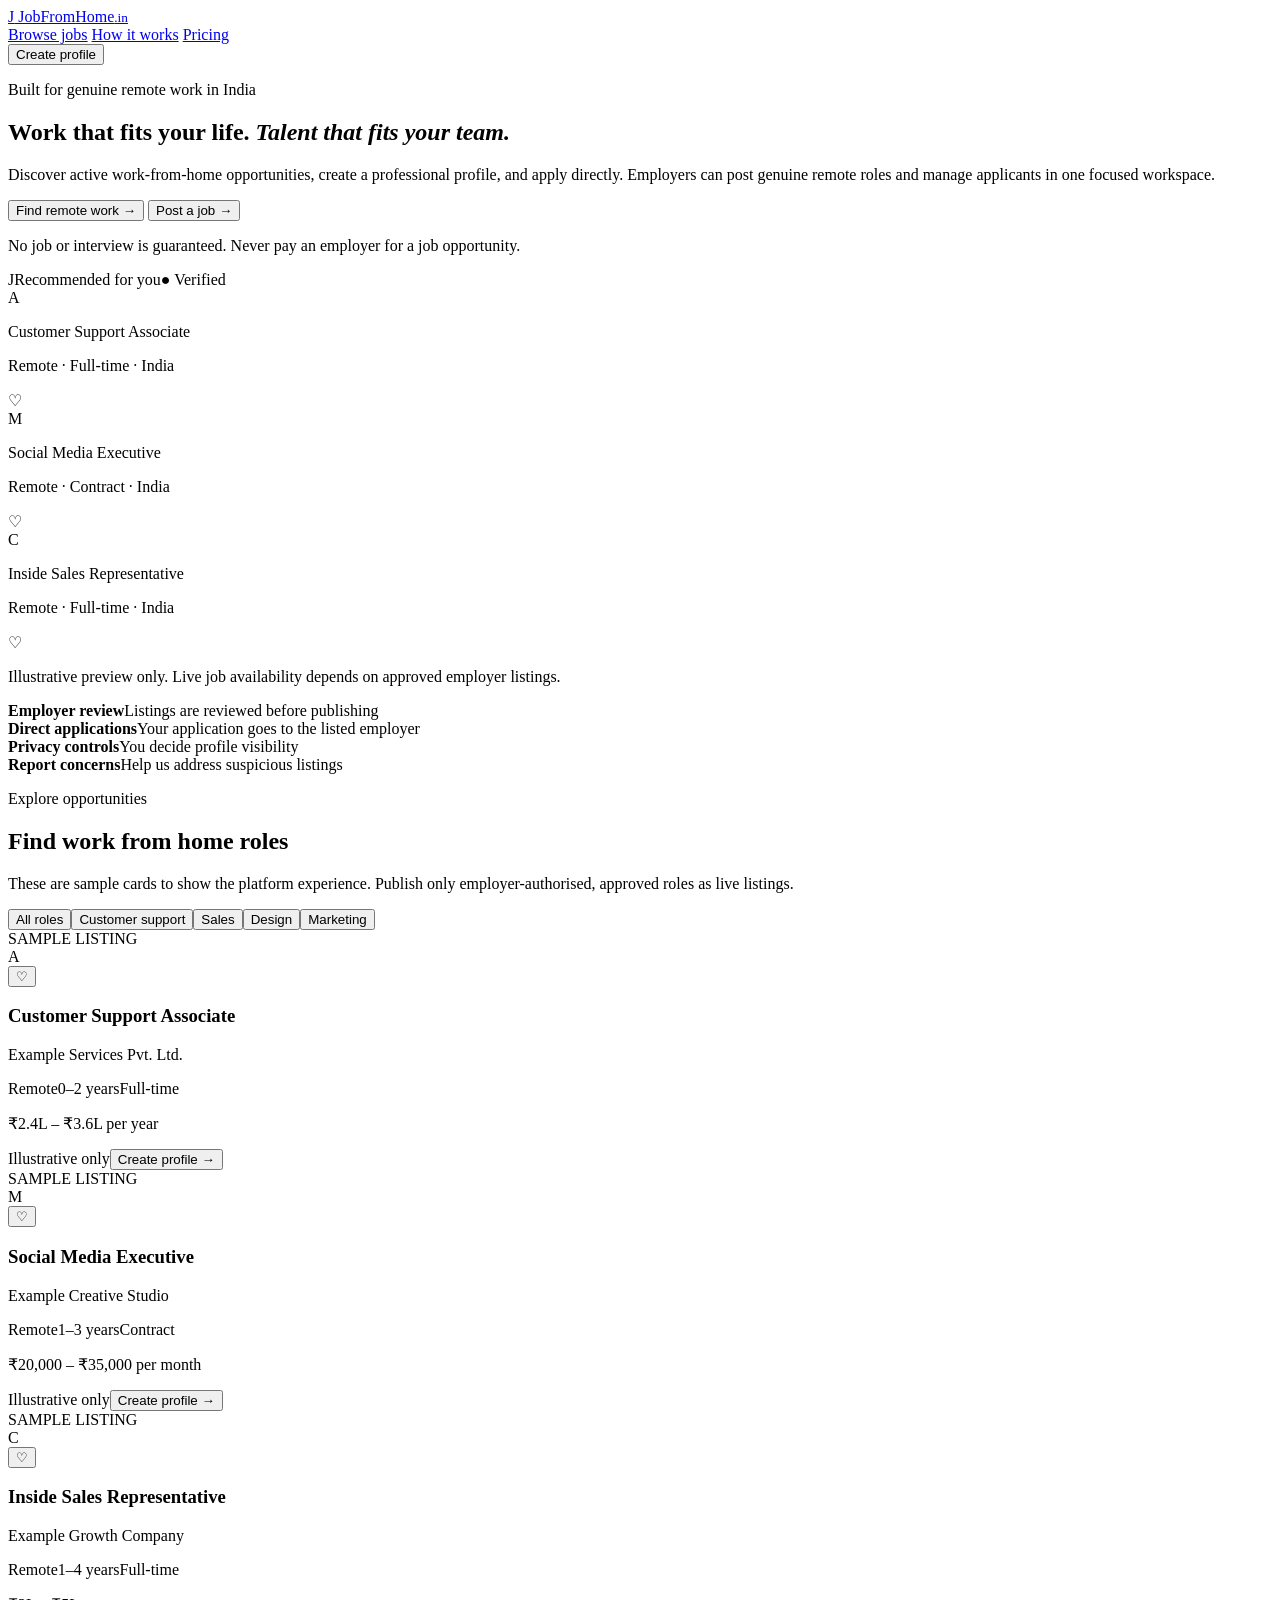
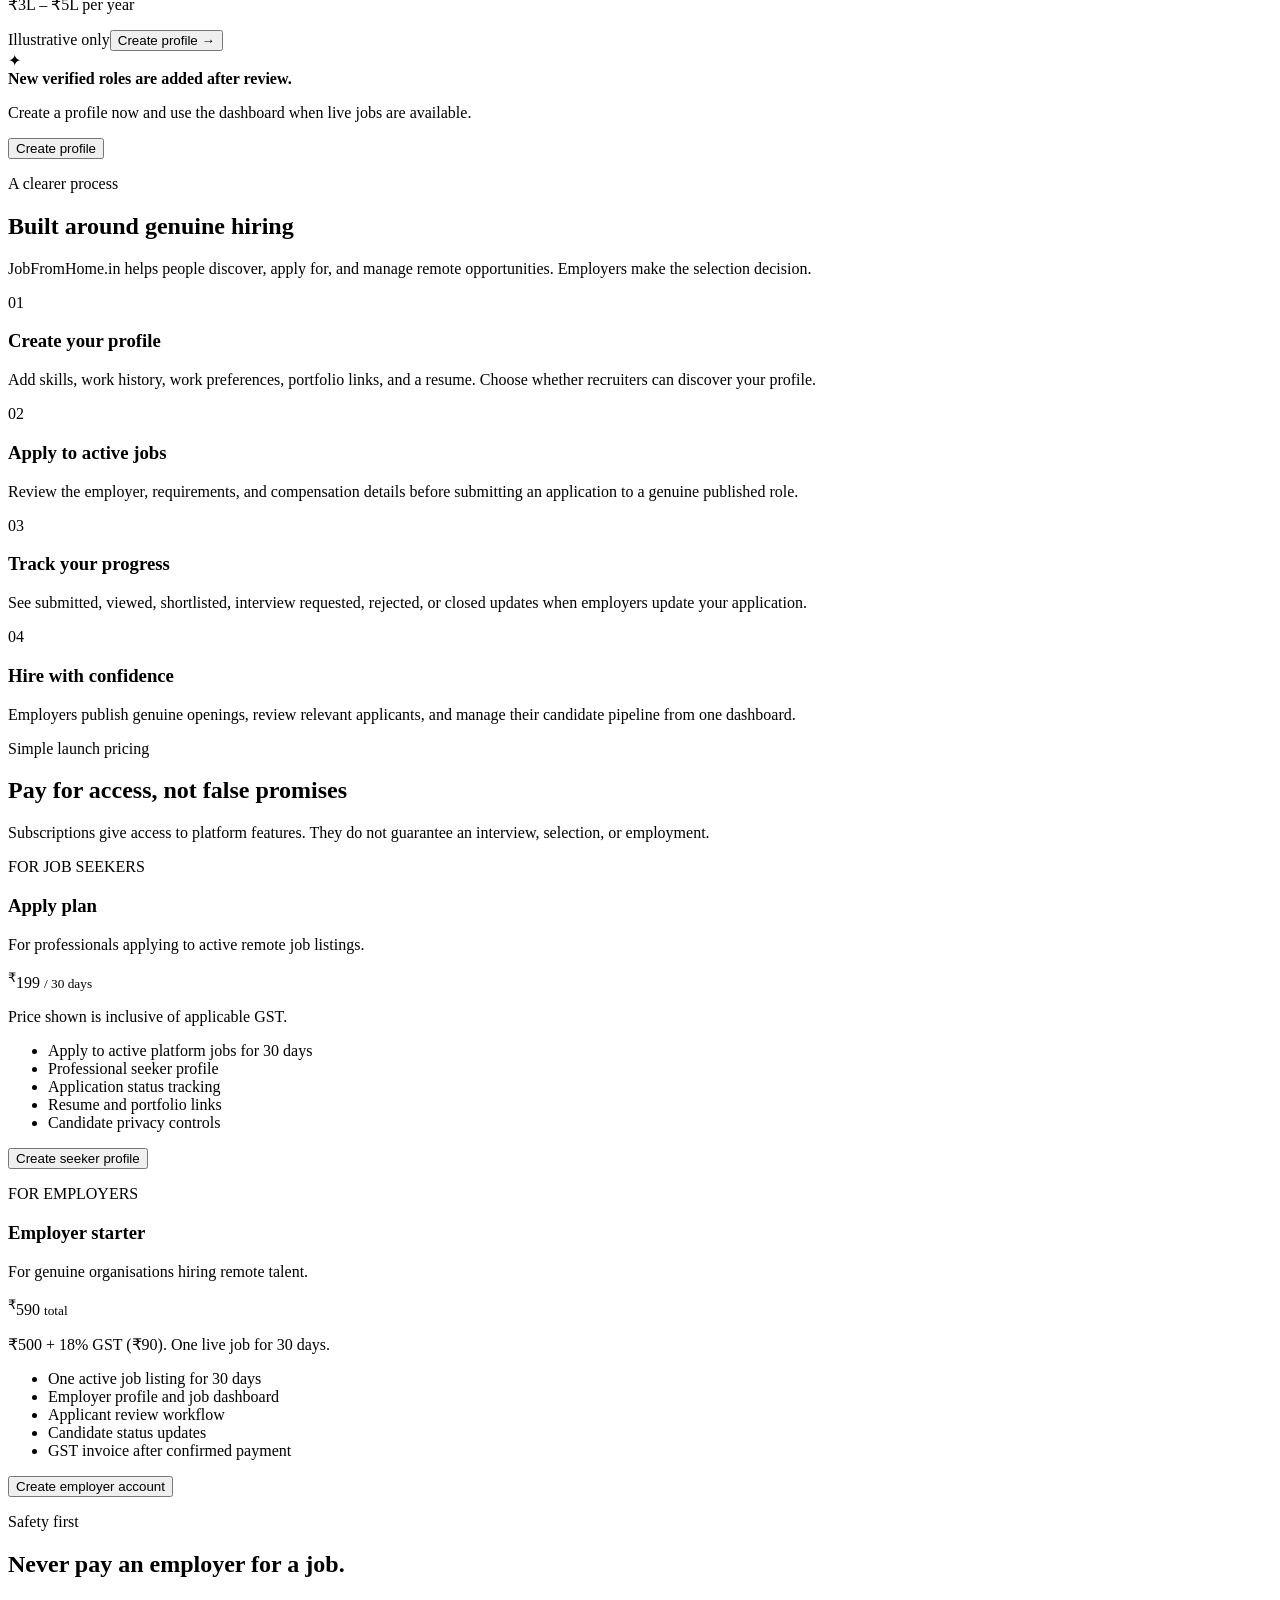
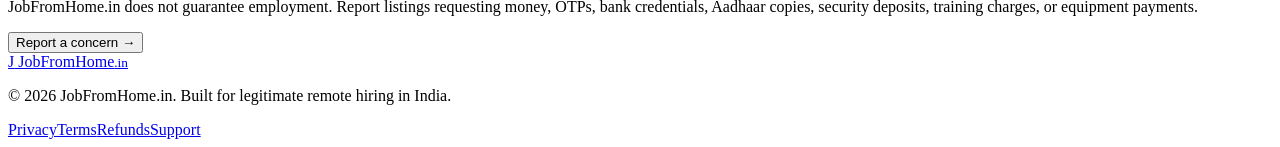
==== index.html @ b6fe6032 "Update index.html" ====
<!doctype html>
<html lang="en">
<head>
  <meta charset="utf-8" />
  <meta name="viewport" content="width=device-width, initial-scale=1" />
  <meta name="description" content="Find legitimate work-from-home opportunities and hire remote talent on JobFromHome.in." />
  <title>JobFromHome.in — Remote work, verified employers</title>
  <link rel="preconnect" href="https://fonts.googleapis.com" />
  <link rel="preconnect" href="https://fonts.gstatic.com" crossorigin />
  <link href="https://fonts.googleapis.com/css2?family=DM+Sans:wght@400;500;600;700&family=Plus+Jakarta+Sans:wght@600;700;800&display=swap" rel="stylesheet" />
  <link rel="stylesheet" href="styles.css" />
</head>
<body>
  <header class="site-header">
    <a class="brand" href="#top" aria-label="JobFromHome.in home"><span class="brand-mark">J</span> JobFrom<span>Home</span><small>.in</small></a>
    <nav class="nav" aria-label="Main navigation">
      <a href="#jobs">Browse jobs</a>
      <a href="#how-it-works">How it works</a>
      <a href="#pricing">Pricing</a>
    </nav>
    <button class="button button-dark header-cta" type="button" data-open="seeker">Create profile</button>
  </header>

  <main id="top">
    <section class="hero">
      <div class="hero-copy">
        <p class="eyebrow"><span class="pulse"></span> Built for genuine remote work in India</p>
        <h1>Work that fits your life. <em>Talent that fits your team.</em></h1>
        <p class="hero-text">Discover active work-from-home opportunities, create a professional profile, and apply directly. Employers can post genuine remote roles and manage applicants in one focused workspace.</p>
        <div class="hero-actions">
          <button class="button button-primary" type="button" data-open="seeker">Find remote work <span>→</span></button>
          <button class="button button-secondary" type="button" data-open="employer">Post a job <span>→</span></button>
        </div>
        <p class="hero-note">No job or interview is guaranteed. Never pay an employer for a job opportunity.</p>
      </div>
      <aside class="hero-card" aria-label="Job discovery preview">
        <div class="card-top"><span class="mini-logo">J</span><span>Recommended for you</span><span class="verified">● Verified</span></div>
        <article class="job-preview">
          <div class="company-icon purple">A</div>
          <div><p class="job-title">Customer Support Associate</p><p class="job-meta">Remote · Full-time · India</p></div>
          <span class="job-save">♡</span>
        </article>
        <article class="job-preview">
          <div class="company-icon orange">M</div>
          <div><p class="job-title">Social Media Executive</p><p class="job-meta">Remote · Contract · India</p></div>
          <span class="job-save">♡</span>
        </article>
        <article class="job-preview">
          <div class="company-icon green">C</div>
          <div><p class="job-title">Inside Sales Representative</p><p class="job-meta">Remote · Full-time · India</p></div>
          <span class="job-save">♡</span>
        </article>
        <p class="preview-disclaimer">Illustrative preview only. Live job availability depends on approved employer listings.</p>
      </aside>
    </section>

    <section class="trust-strip" aria-label="Platform commitments">
      <div><strong>Employer review</strong><span>Listings are reviewed before publishing</span></div>
      <div><strong>Direct applications</strong><span>Your application goes to the listed employer</span></div>
      <div><strong>Privacy controls</strong><span>You decide profile visibility</span></div>
      <div><strong>Report concerns</strong><span>Help us address suspicious listings</span></div>
    </section>

    <section id="jobs" class="section jobs-section">
      <div class="section-heading">
        <div><p class="eyebrow">Explore opportunities</p><h2>Find work from home roles</h2></div>
        <p>These are sample cards to show the platform experience. Publish only employer-authorised, approved roles as live listings.</p>
      </div>
      <div class="filter-row" aria-label="Sample filters">
        <button class="filter active" type="button">All roles</button><button class="filter" type="button">Customer support</button><button class="filter" type="button">Sales</button><button class="filter" type="button">Design</button><button class="filter" type="button">Marketing</button>
      </div>
      <div class="job-grid">
        <article class="job-card demo-card">
          <div class="sample-label">SAMPLE LISTING</div>
          <div class="job-card-head"><div class="company-icon purple">A</div><button class="icon-button" aria-label="Save sample job">♡</button></div>
          <h3>Customer Support Associate</h3><p class="company-name">Example Services Pvt. Ltd.</p><div class="tags"><span>Remote</span><span>0–2 years</span><span>Full-time</span></div><p class="salary">₹2.4L – ₹3.6L per year</p>
          <div class="job-card-foot"><span>Illustrative only</span><button class="text-button" type="button" data-open="seeker">Create profile →</button></div>
        </article>
        <article class="job-card demo-card">
          <div class="sample-label">SAMPLE LISTING</div>
          <div class="job-card-head"><div class="company-icon orange">M</div><button class="icon-button" aria-label="Save sample job">♡</button></div>
          <h3>Social Media Executive</h3><p class="company-name">Example Creative Studio</p><div class="tags"><span>Remote</span><span>1–3 years</span><span>Contract</span></div><p class="salary">₹20,000 – ₹35,000 per month</p>
          <div class="job-card-foot"><span>Illustrative only</span><button class="text-button" type="button" data-open="seeker">Create profile →</button></div>
        </article>
        <article class="job-card demo-card">
          <div class="sample-label">SAMPLE LISTING</div>
          <div class="job-card-head"><div class="company-icon green">C</div><button class="icon-button" aria-label="Save sample job">♡</button></div>
          <h3>Inside Sales Representative</h3><p class="company-name">Example Growth Company</p><div class="tags"><span>Remote</span><span>1–4 years</span><span>Full-time</span></div><p class="salary">₹3L – ₹5L per year</p>
          <div class="job-card-foot"><span>Illustrative only</span><button class="text-button" type="button" data-open="seeker">Create profile →</button></div>
        </article>
      </div>
      <div class="empty-state"><span>✦</span><div><strong>New verified roles are added after review.</strong><p>Create a profile now and use the dashboard when live jobs are available.</p></div><button class="button button-dark" type="button" data-open="seeker">Create profile</button></div>
    </section>

    <section id="how-it-works" class="section how-section">
      <div class="section-heading centered"><p class="eyebrow">A clearer process</p><h2>Built around genuine hiring</h2><p>JobFromHome.in helps people discover, apply for, and manage remote opportunities. Employers make the selection decision.</p></div>
      <div class="steps">
        <article><span>01</span><h3>Create your profile</h3><p>Add skills, work history, work preferences, portfolio links, and a resume. Choose whether recruiters can discover your profile.</p></article>
        <article><span>02</span><h3>Apply to active jobs</h3><p>Review the employer, requirements, and compensation details before submitting an application to a genuine published role.</p></article>
        <article><span>03</span><h3>Track your progress</h3><p>See submitted, viewed, shortlisted, interview requested, rejected, or closed updates when employers update your application.</p></article>
        <article><span>04</span><h3>Hire with confidence</h3><p>Employers publish genuine openings, review relevant applicants, and manage their candidate pipeline from one dashboard.</p></article>
      </div>
    </section>

    <section id="pricing" class="section pricing-section">
      <div class="section-heading centered"><p class="eyebrow">Simple launch pricing</p><h2>Pay for access, not false promises</h2><p>Subscriptions give access to platform features. They do not guarantee an interview, selection, or employment.</p></div>
      <div class="pricing-grid">
        <article class="price-card">
          <p class="plan-label">FOR JOB SEEKERS</p><h3>Apply plan</h3><p class="plan-intro">For professionals applying to active remote job listings.</p><p class="price"><sup>₹</sup>199 <small>/ 30 days</small></p><p class="tax-note">Price shown is inclusive of applicable GST.</p>
          <ul><li>Apply to active platform jobs for 30 days</li><li>Professional seeker profile</li><li>Application status tracking</li><li>Resume and portfolio links</li><li>Candidate privacy controls</li></ul>
          <button class="button button-dark full" type="button" data-open="seeker">Create seeker profile</button>
        </article>
        <article class="price-card featured">
          <p class="popular">FOR EMPLOYERS</p><h3>Employer starter</h3><p class="plan-intro">For genuine organisations hiring remote talent.</p><p class="price"><sup>₹</sup>590 <small>total</small></p><p class="tax-note">₹500 + 18% GST (₹90). One live job for 30 days.</p>
          <ul><li>One active job listing for 30 days</li><li>Employer profile and job dashboard</li><li>Applicant review workflow</li><li>Candidate status updates</li><li>GST invoice after confirmed payment</li></ul>
          <button class="button button-primary full" type="button" data-open="employer">Create employer account</button>
        </article>
      </div>
    </section>

    <section class="safety-section">
      <div><p class="eyebrow">Safety first</p><h2>Never pay an employer for a job.</h2></div>
      <div><p>JobFromHome.in does not guarantee employment. Report listings requesting money, OTPs, bank credentials, Aadhaar copies, security deposits, training charges, or equipment payments.</p><button type="button" class="text-button" data-open="report">Report a concern →</button></div>
    </section>
  </main>

  <footer>
    <a class="brand" href="#top"><span class="brand-mark">J</span> JobFrom<span>Home</span><small>.in</small></a>
    <p>© 2026 JobFromHome.in. Built for legitimate remote hiring in India.</p>
    <div><a href="privacy.html">Privacy</a><a href="terms.html">Terms</a><a href="refunds.html">Refunds</a><a href="mailto:support@jobfromhome.in">Support</a></div>
  </footer>

  <dialog id="modal" class="modal">
    <form id="platformForm" method="dialog" novalidate>
      <button class="modal-close" type="button" aria-label="Close" data-close>×</button>
      <div id="formContent"></div>
    </form>
  </dialog>
  <div id="toast" class="toast" role="status" aria-live="polite"></div>
  <script src="app.js"></script>
</body>
</html>
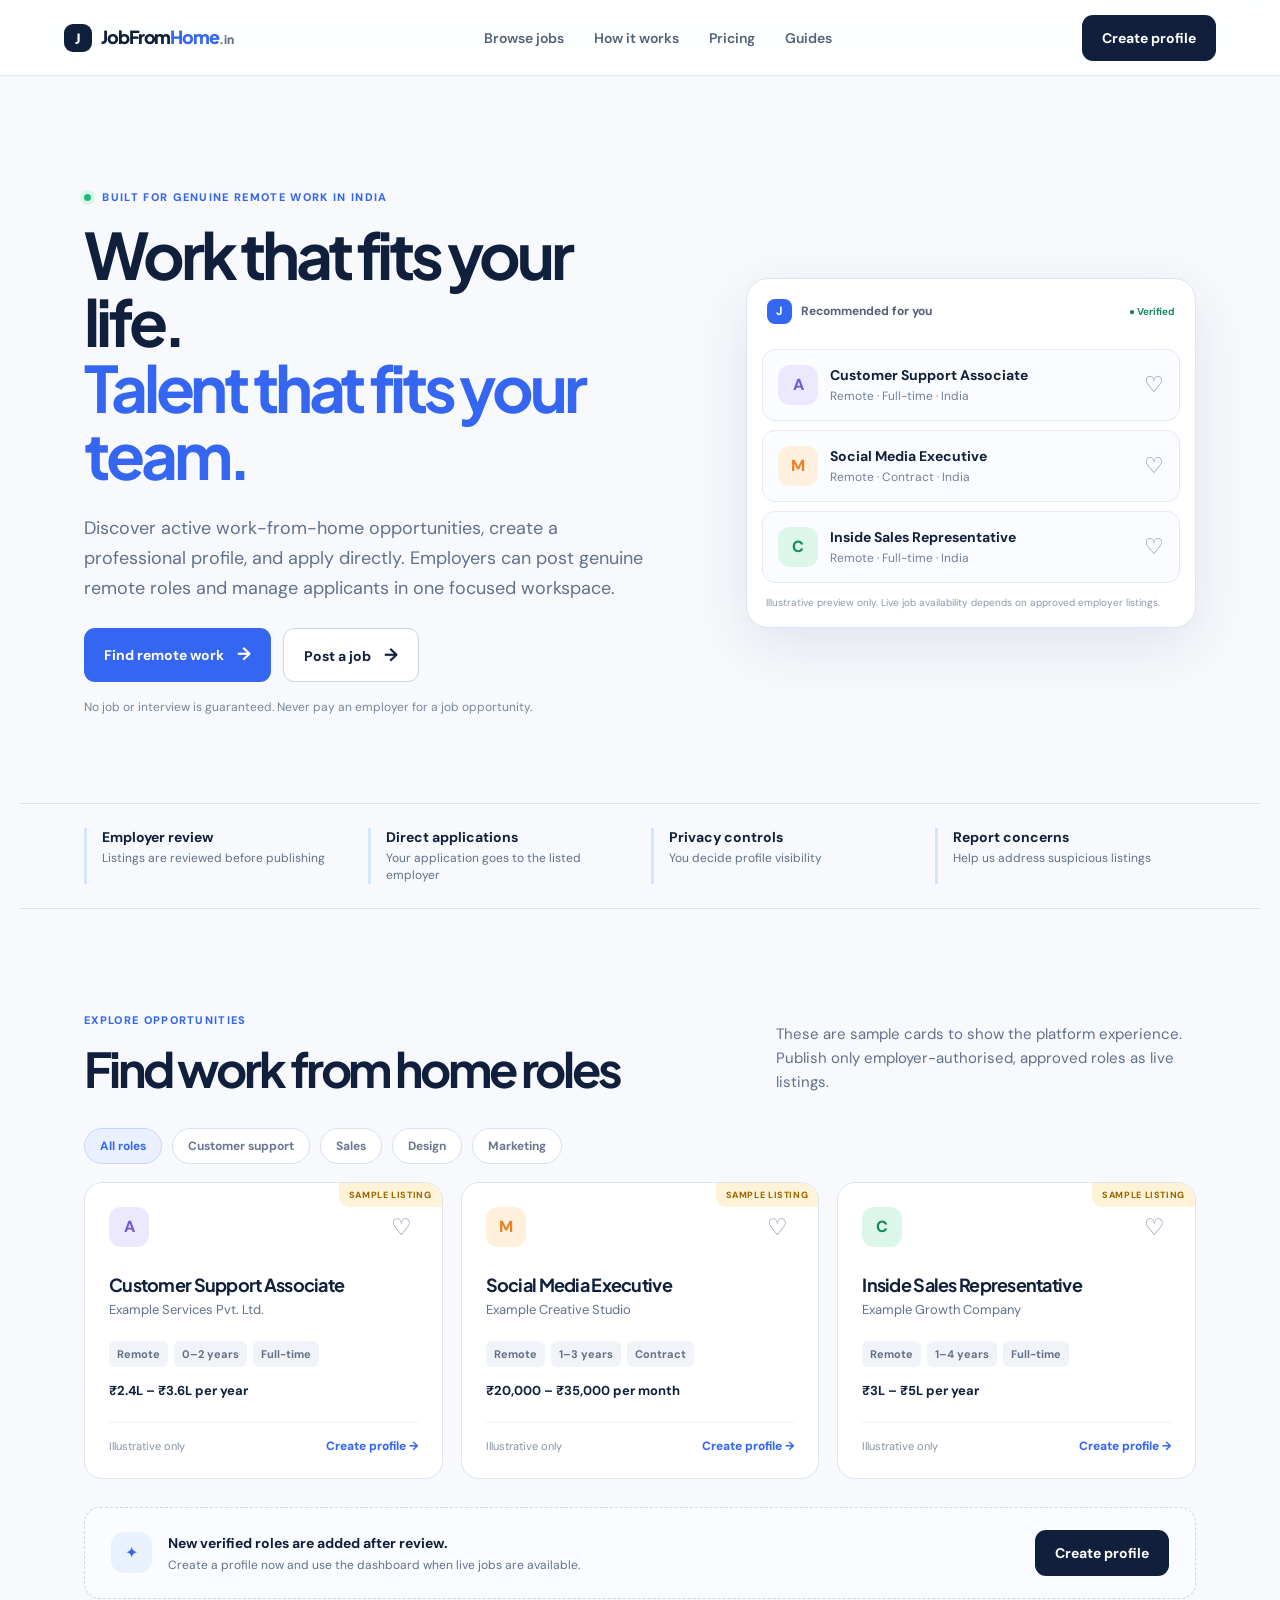
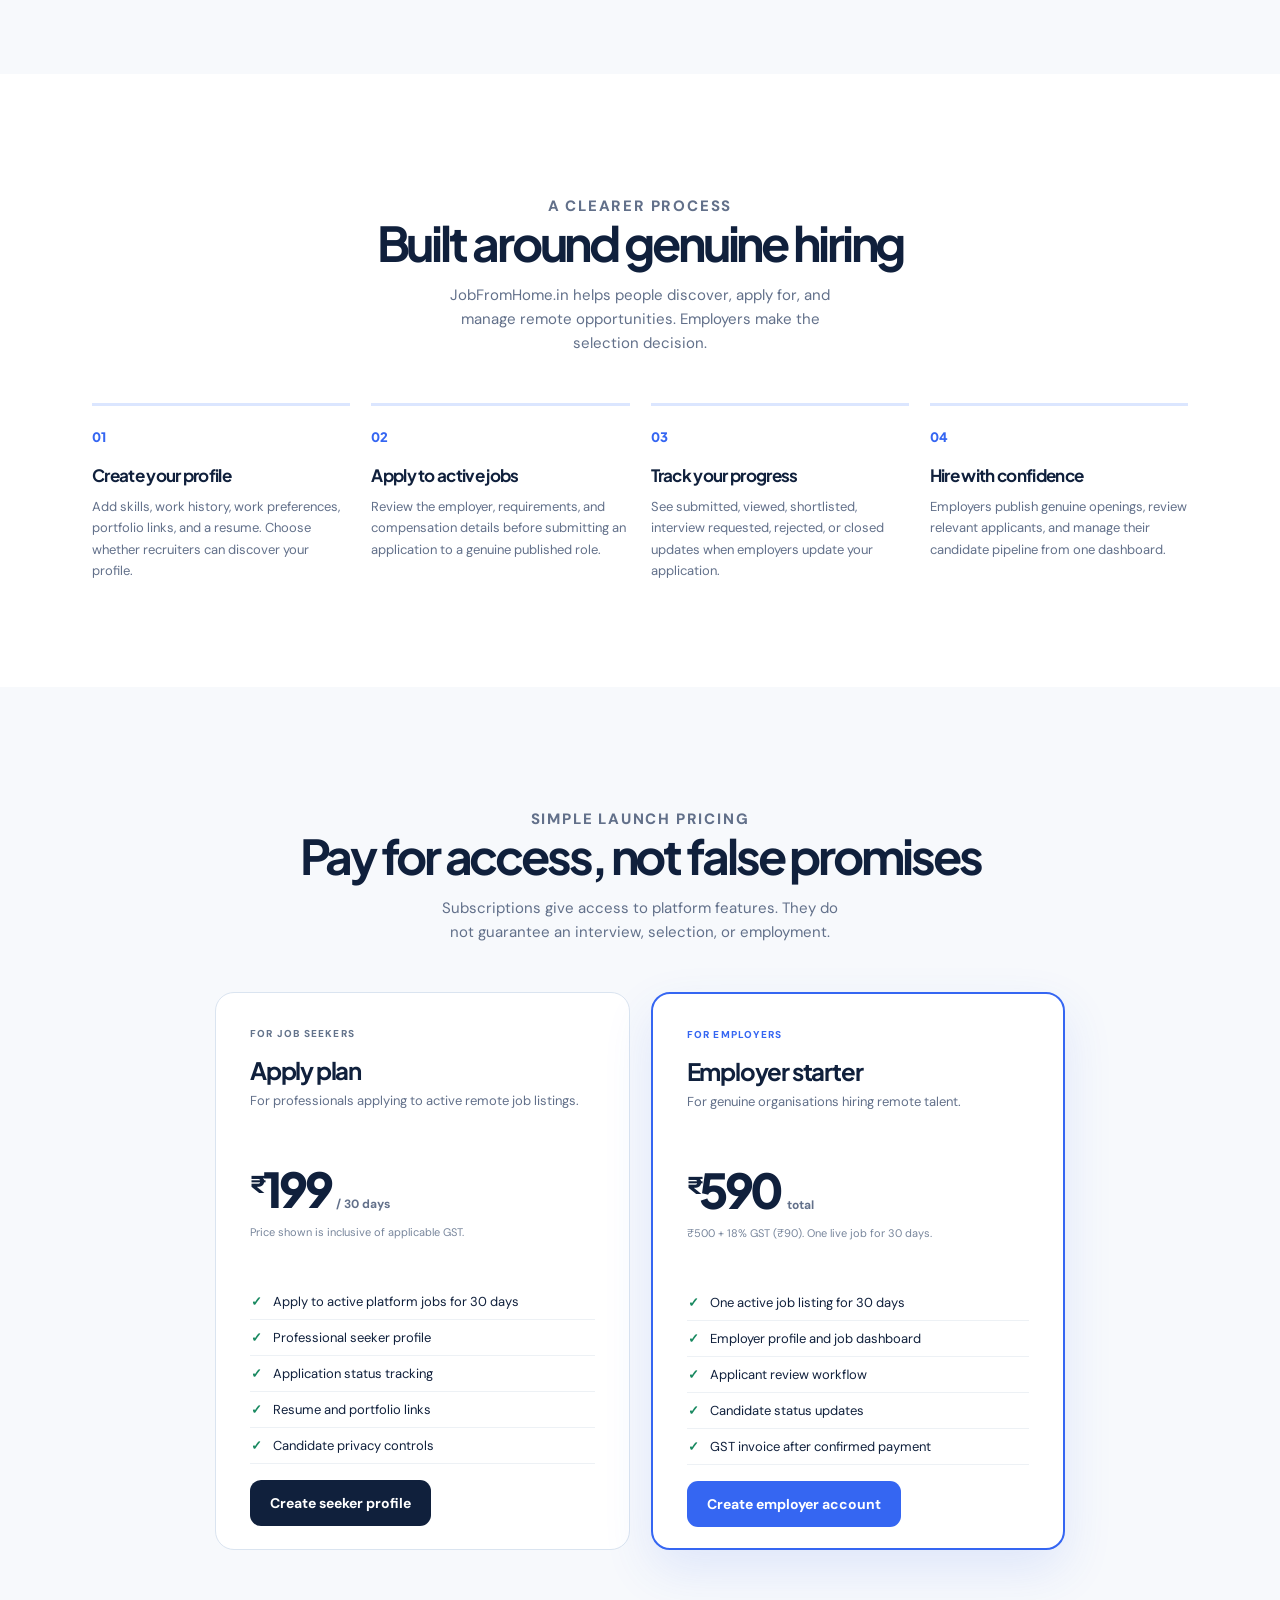
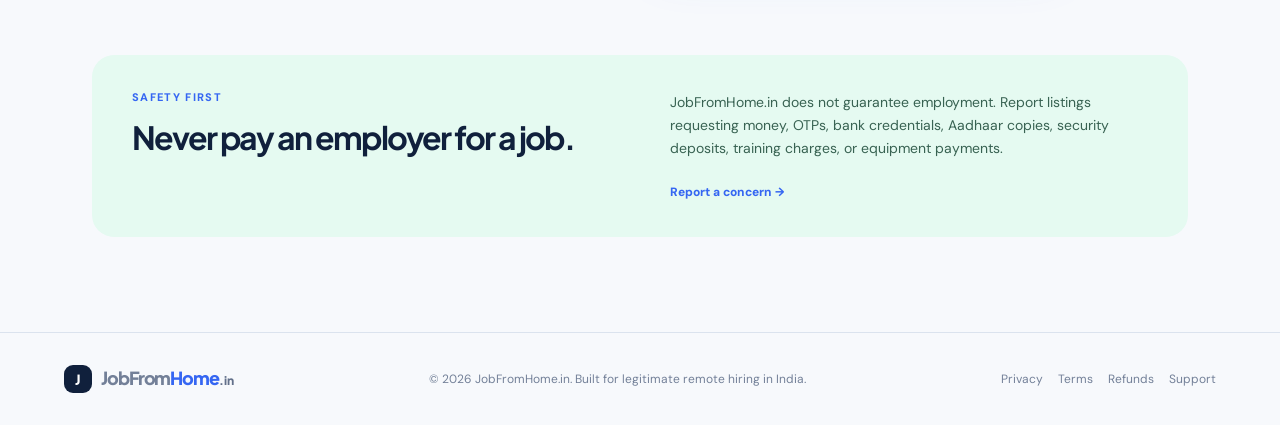
==== commit 81de72df: "Update index.html" ====
--- a/index.html
+++ b/index.html
@@ -12,13 +12,14 @@
 </head>
 <body>
   <header class="site-header">
-    <a class="brand" href="#top" aria-label="JobFromHome.in home"><span class="brand-mark">J</span> JobFrom<span>Home</span><small>.in</small></a>
+    <a class="brand" href="index.html" aria-label="JobFromHome.in home"><span class="brand-mark">J</span> JobFrom<span>Home</span><small>.in</small></a>
     <nav class="nav" aria-label="Main navigation">
       <a href="#jobs">Browse jobs</a>
       <a href="#how-it-works">How it works</a>
       <a href="#pricing">Pricing</a>
+      <a href="blogs.html">Guides</a>
     </nav>
-    <button class="button button-dark header-cta" type="button" data-open="seeker">Create profile</button>
+    <a class="button button-dark header-cta" href="app.html">Create profile</a>
   </header>
 
   <main id="top">
@@ -28,28 +29,16 @@
         <h1>Work that fits your life. <em>Talent that fits your team.</em></h1>
         <p class="hero-text">Discover active work-from-home opportunities, create a professional profile, and apply directly. Employers can post genuine remote roles and manage applicants in one focused workspace.</p>
         <div class="hero-actions">
-          <button class="button button-primary" type="button" data-open="seeker">Find remote work <span>→</span></button>
-          <button class="button button-secondary" type="button" data-open="employer">Post a job <span>→</span></button>
+          <a class="button button-primary" href="app.html">Find remote work <span>→</span></a>
+          <a class="button button-secondary" href="mailto:support@jobfromhome.in?subject=Employer%20account%20request">Post a job <span>→</span></a>
         </div>
         <p class="hero-note">No job or interview is guaranteed. Never pay an employer for a job opportunity.</p>
       </div>
       <aside class="hero-card" aria-label="Job discovery preview">
         <div class="card-top"><span class="mini-logo">J</span><span>Recommended for you</span><span class="verified">● Verified</span></div>
-        <article class="job-preview">
-          <div class="company-icon purple">A</div>
-          <div><p class="job-title">Customer Support Associate</p><p class="job-meta">Remote · Full-time · India</p></div>
-          <span class="job-save">♡</span>
-        </article>
-        <article class="job-preview">
-          <div class="company-icon orange">M</div>
-          <div><p class="job-title">Social Media Executive</p><p class="job-meta">Remote · Contract · India</p></div>
-          <span class="job-save">♡</span>
-        </article>
-        <article class="job-preview">
-          <div class="company-icon green">C</div>
-          <div><p class="job-title">Inside Sales Representative</p><p class="job-meta">Remote · Full-time · India</p></div>
-          <span class="job-save">♡</span>
-        </article>
+        <article class="job-preview"><div class="company-icon purple">A</div><div><p class="job-title">Customer Support Associate</p><p class="job-meta">Remote · Full-time · India</p></div><span class="job-save">♡</span></article>
+        <article class="job-preview"><div class="company-icon orange">M</div><div><p class="job-title">Social Media Executive</p><p class="job-meta">Remote · Contract · India</p></div><span class="job-save">♡</span></article>
+        <article class="job-preview"><div class="company-icon green">C</div><div><p class="job-title">Inside Sales Representative</p><p class="job-meta">Remote · Full-time · India</p></div><span class="job-save">♡</span></article>
         <p class="preview-disclaimer">Illustrative preview only. Live job availability depends on approved employer listings.</p>
       </aside>
     </section>
@@ -62,81 +51,29 @@
     </section>
 
     <section id="jobs" class="section jobs-section">
-      <div class="section-heading">
-        <div><p class="eyebrow">Explore opportunities</p><h2>Find work from home roles</h2></div>
-        <p>These are sample cards to show the platform experience. Publish only employer-authorised, approved roles as live listings.</p>
+      <div class="section-heading"><div><p class="eyebrow">Explore opportunities</p><h2>Find work from home roles</h2></div><p>These are sample cards to show the platform experience. Publish only employer-authorised, approved roles as live listings.</p></div>
+      <div class="filter-row" aria-label="Sample filters"><button class="filter active" type="button">All roles</button><button class="filter" type="button">Customer support</button><button class="filter" type="button">Sales</button><button class="filter" type="button">Design</button><button class="filter" type="button">Marketing</button></div>
+      <div class="job-grid">
+        <article class="job-card demo-card"><div class="sample-label">SAMPLE LISTING</div><div class="job-card-head"><div class="company-icon purple">A</div><button class="icon-button" type="button" aria-label="Save sample job">♡</button></div><h3>Customer Support Associate</h3><p class="company-name">Example Services Pvt. Ltd.</p><div class="tags"><span>Remote</span><span>0–2 years</span><span>Full-time</span></div><p class="salary">₹2.4L – ₹3.6L per year</p><div class="job-card-foot"><span>Illustrative only</span><a class="text-button" href="app.html">Create profile →</a></div></article>
+        <article class="job-card demo-card"><div class="sample-label">SAMPLE LISTING</div><div class="job-card-head"><div class="company-icon orange">M</div><button class="icon-button" type="button" aria-label="Save sample job">♡</button></div><h3>Social Media Executive</h3><p class="company-name">Example Creative Studio</p><div class="tags"><span>Remote</span><span>1–3 years</span><span>Contract</span></div><p class="salary">₹20,000 – ₹35,000 per month</p><div class="job-card-foot"><span>Illustrative only</span><a class="text-button" href="app.html">Create profile →</a></div></article>
+        <article class="job-card demo-card"><div class="sample-label">SAMPLE LISTING</div><div class="job-card-head"><div class="company-icon green">C</div><button class="icon-button" type="button" aria-label="Save sample job">♡</button></div><h3>Inside Sales Representative</h3><p class="company-name">Example Growth Company</p><div class="tags"><span>Remote</span><span>1–4 years</span><span>Full-time</span></div><p class="salary">₹3L – ₹5L per year</p><div class="job-card-foot"><span>Illustrative only</span><a class="text-button" href="app.html">Create profile →</a></div></article>
       </div>
-      <div class="filter-row" aria-label="Sample filters">
-        <button class="filter active" type="button">All roles</button><button class="filter" type="button">Customer support</button><button class="filter" type="button">Sales</button><button class="filter" type="button">Design</button><button class="filter" type="button">Marketing</button>
-      </div>
-      <div class="job-grid">
-        <article class="job-card demo-card">
-          <div class="sample-label">SAMPLE LISTING</div>
-          <div class="job-card-head"><div class="company-icon purple">A</div><button class="icon-button" aria-label="Save sample job">♡</button></div>
-          <h3>Customer Support Associate</h3><p class="company-name">Example Services Pvt. Ltd.</p><div class="tags"><span>Remote</span><span>0–2 years</span><span>Full-time</span></div><p class="salary">₹2.4L – ₹3.6L per year</p>
-          <div class="job-card-foot"><span>Illustrative only</span><button class="text-button" type="button" data-open="seeker">Create profile →</button></div>
-        </article>
-        <article class="job-card demo-card">
-          <div class="sample-label">SAMPLE LISTING</div>
-          <div class="job-card-head"><div class="company-icon orange">M</div><button class="icon-button" aria-label="Save sample job">♡</button></div>
-          <h3>Social Media Executive</h3><p class="company-name">Example Creative Studio</p><div class="tags"><span>Remote</span><span>1–3 years</span><span>Contract</span></div><p class="salary">₹20,000 – ₹35,000 per month</p>
-          <div class="job-card-foot"><span>Illustrative only</span><button class="text-button" type="button" data-open="seeker">Create profile →</button></div>
-        </article>
-        <article class="job-card demo-card">
-          <div class="sample-label">SAMPLE LISTING</div>
-          <div class="job-card-head"><div class="company-icon green">C</div><button class="icon-button" aria-label="Save sample job">♡</button></div>
-          <h3>Inside Sales Representative</h3><p class="company-name">Example Growth Company</p><div class="tags"><span>Remote</span><span>1–4 years</span><span>Full-time</span></div><p class="salary">₹3L – ₹5L per year</p>
-          <div class="job-card-foot"><span>Illustrative only</span><button class="text-button" type="button" data-open="seeker">Create profile →</button></div>
-        </article>
-      </div>
-      <div class="empty-state"><span>✦</span><div><strong>New verified roles are added after review.</strong><p>Create a profile now and use the dashboard when live jobs are available.</p></div><button class="button button-dark" type="button" data-open="seeker">Create profile</button></div>
+      <div class="empty-state"><span>✦</span><div><strong>New verified roles are added after review.</strong><p>Create a profile now and use the dashboard when live jobs are available.</p></div><a class="button button-dark" href="app.html">Create profile</a></div>
     </section>
 
     <section id="how-it-works" class="section how-section">
       <div class="section-heading centered"><p class="eyebrow">A clearer process</p><h2>Built around genuine hiring</h2><p>JobFromHome.in helps people discover, apply for, and manage remote opportunities. Employers make the selection decision.</p></div>
-      <div class="steps">
-        <article><span>01</span><h3>Create your profile</h3><p>Add skills, work history, work preferences, portfolio links, and a resume. Choose whether recruiters can discover your profile.</p></article>
-        <article><span>02</span><h3>Apply to active jobs</h3><p>Review the employer, requirements, and compensation details before submitting an application to a genuine published role.</p></article>
-        <article><span>03</span><h3>Track your progress</h3><p>See submitted, viewed, shortlisted, interview requested, rejected, or closed updates when employers update your application.</p></article>
-        <article><span>04</span><h3>Hire with confidence</h3><p>Employers publish genuine openings, review relevant applicants, and manage their candidate pipeline from one dashboard.</p></article>
-      </div>
+      <div class="steps"><article><span>01</span><h3>Create your profile</h3><p>Add skills, work history, work preferences, portfolio links, and a resume. Choose whether recruiters can discover your profile.</p></article><article><span>02</span><h3>Apply to active jobs</h3><p>Review the employer, requirements, and compensation details before submitting an application to a genuine published role.</p></article><article><span>03</span><h3>Track your progress</h3><p>See submitted, viewed, shortlisted, interview requested, rejected, or closed updates when employers update your application.</p></article><article><span>04</span><h3>Hire with confidence</h3><p>Employers publish genuine openings, review relevant applicants, and manage their candidate pipeline from one dashboard.</p></article></div>
     </section>
 
     <section id="pricing" class="section pricing-section">
       <div class="section-heading centered"><p class="eyebrow">Simple launch pricing</p><h2>Pay for access, not false promises</h2><p>Subscriptions give access to platform features. They do not guarantee an interview, selection, or employment.</p></div>
-      <div class="pricing-grid">
-        <article class="price-card">
-          <p class="plan-label">FOR JOB SEEKERS</p><h3>Apply plan</h3><p class="plan-intro">For professionals applying to active remote job listings.</p><p class="price"><sup>₹</sup>199 <small>/ 30 days</small></p><p class="tax-note">Price shown is inclusive of applicable GST.</p>
-          <ul><li>Apply to active platform jobs for 30 days</li><li>Professional seeker profile</li><li>Application status tracking</li><li>Resume and portfolio links</li><li>Candidate privacy controls</li></ul>
-          <button class="button button-dark full" type="button" data-open="seeker">Create seeker profile</button>
-        </article>
-        <article class="price-card featured">
-          <p class="popular">FOR EMPLOYERS</p><h3>Employer starter</h3><p class="plan-intro">For genuine organisations hiring remote talent.</p><p class="price"><sup>₹</sup>590 <small>total</small></p><p class="tax-note">₹500 + 18% GST (₹90). One live job for 30 days.</p>
-          <ul><li>One active job listing for 30 days</li><li>Employer profile and job dashboard</li><li>Applicant review workflow</li><li>Candidate status updates</li><li>GST invoice after confirmed payment</li></ul>
-          <button class="button button-primary full" type="button" data-open="employer">Create employer account</button>
-        </article>
-      </div>
+      <div class="pricing-grid"><article class="price-card"><p class="plan-label">FOR JOB SEEKERS</p><h3>Apply plan</h3><p class="plan-intro">For professionals applying to active remote job listings.</p><p class="price"><sup>₹</sup>199 <small>/ 30 days</small></p><p class="tax-note">Price shown is inclusive of applicable GST.</p><ul><li>Apply to active platform jobs for 30 days</li><li>Professional seeker profile</li><li>Application status tracking</li><li>Resume and portfolio links</li><li>Candidate privacy controls</li></ul><a class="button button-dark full" href="app.html">Create seeker profile</a></article><article class="price-card featured"><p class="popular">FOR EMPLOYERS</p><h3>Employer starter</h3><p class="plan-intro">For genuine organisations hiring remote talent.</p><p class="price"><sup>₹</sup>590 <small>total</small></p><p class="tax-note">₹500 + 18% GST (₹90). One live job for 30 days.</p><ul><li>One active job listing for 30 days</li><li>Employer profile and job dashboard</li><li>Applicant review workflow</li><li>Candidate status updates</li><li>GST invoice after confirmed payment</li></ul><a class="button button-primary full" href="mailto:support@jobfromhome.in?subject=Employer%20Starter%20account">Create employer account</a></article></div>
     </section>
 
-    <section class="safety-section">
-      <div><p class="eyebrow">Safety first</p><h2>Never pay an employer for a job.</h2></div>
-      <div><p>JobFromHome.in does not guarantee employment. Report listings requesting money, OTPs, bank credentials, Aadhaar copies, security deposits, training charges, or equipment payments.</p><button type="button" class="text-button" data-open="report">Report a concern →</button></div>
-    </section>
+    <section class="safety-section"><div><p class="eyebrow">Safety first</p><h2>Never pay an employer for a job.</h2></div><div><p>JobFromHome.in does not guarantee employment. Report listings requesting money, OTPs, bank credentials, Aadhaar copies, security deposits, training charges, or equipment payments.</p><a class="text-button" href="mailto:support@jobfromhome.in?subject=Report%20a%20job%20concern">Report a concern →</a></div></section>
   </main>
 
-  <footer>
-    <a class="brand" href="#top"><span class="brand-mark">J</span> JobFrom<span>Home</span><small>.in</small></a>
-    <p>© 2026 JobFromHome.in. Built for legitimate remote hiring in India.</p>
-    <div><a href="privacy.html">Privacy</a><a href="terms.html">Terms</a><a href="refunds.html">Refunds</a><a href="mailto:support@jobfromhome.in">Support</a></div>
-  </footer>
-
-  <dialog id="modal" class="modal">
-    <form id="platformForm" method="dialog" novalidate>
-      <button class="modal-close" type="button" aria-label="Close" data-close>×</button>
-      <div id="formContent"></div>
-    </form>
-  </dialog>
-  <div id="toast" class="toast" role="status" aria-live="polite"></div>
-  <script src="app.js"></script>
+  <footer><a class="brand" href="index.html"><span class="brand-mark">J</span> JobFrom<span>Home</span><small>.in</small></a><p>© 2026 JobFromHome.in. Built for legitimate remote hiring in India.</p><div><a href="privacy.html">Privacy</a><a href="terms.html">Terms</a><a href="refunds.html">Refunds</a><a href="mailto:support@jobfromhome.in">Support</a></div></footer>
 </body>
 </html>
--- a/styles.css
+++ b/styles.css
@@ -0,0 +1,3 @@
+:root{--ink:#10203c;--muted:#62708a;--line:#dbe3ee;--paper:#f7f9fc;--surface:#fff;--navy:#10203c;--blue:#3566f2;--blue-dark:#2854dc;--mint:#e5faf1;--green:#17885f;--amber:#ffc54b;--radius:18px;--shadow:0 18px 60px rgba(26,52,95,.10)}*{box-sizing:border-box}html{scroll-behavior:smooth}body{margin:0;background:var(--paper);color:var(--ink);font-family:"DM Sans",Arial,sans-serif;-webkit-font-smoothing:antialiased}button,input,textarea,select{font:inherit}button{cursor:pointer}a{color:inherit;text-decoration:none}.site-header{height:76px;padding:0 clamp(20px,5vw,72px);background:rgba(255,255,255,.88);backdrop-filter:blur(16px);border-bottom:1px solid rgba(219,227,238,.85);display:flex;align-items:center;justify-content:space-between;position:sticky;top:0;z-index:10}.brand{font-family:"Plus Jakarta Sans",sans-serif;font-weight:800;font-size:18px;letter-spacing:-.06em;white-space:nowrap}.brand>span:not(.brand-mark){color:var(--blue)}.brand small{font-size:12px;color:var(--muted);letter-spacing:-.02em}.brand-mark{display:inline-grid;place-items:center;width:28px;height:28px;border-radius:9px;background:var(--navy);color:#fff;margin-right:7px;font-size:14px;letter-spacing:0}.nav{display:flex;gap:30px;color:#526078;font-size:14px;font-weight:600}.nav a:hover{color:var(--blue)}.button{border:0;border-radius:11px;padding:14px 20px;font-weight:700;font-size:14px;transition:.2s transform,.2s background,.2s box-shadow}.button:hover{transform:translateY(-2px)}.button-dark{color:#fff;background:var(--navy)}.button-dark:hover{background:#1c3157;box-shadow:0 10px 22px rgba(16,32,60,.18)}.button-primary{color:#fff;background:var(--blue)}.button-primary:hover{background:var(--blue-dark);box-shadow:0 12px 26px rgba(53,102,242,.24)}.button-secondary{color:var(--navy);background:#fff;border:1px solid #cbd6e5}.button-secondary:hover{border-color:var(--blue);color:var(--blue)}.full{width:100%}.hero{max-width:1240px;margin:auto;padding:clamp(64px,9vw,120px) clamp(20px,5vw,72px) 88px;display:grid;grid-template-columns:minmax(0,1.12fr) minmax(340px,.88fr);align-items:center;gap:clamp(42px,7vw,108px)}.eyebrow{margin:0 0 17px;color:var(--blue);font-size:11px;line-height:1.2;letter-spacing:.12em;font-weight:800;text-transform:uppercase}.pulse{display:inline-block;width:7px;height:7px;margin-right:7px;background:#22b77c;border-radius:50%;box-shadow:0 0 0 4px #d8f7e9}.hero h1,.section-heading h2,.safety-section h2{font-family:"Plus Jakarta Sans",sans-serif;letter-spacing:-.065em;line-height:1.04}.hero h1{max-width:650px;margin:0;font-size:clamp(42px,5vw,73px)}.hero h1 em{display:block;font-style:normal;color:var(--blue)}.hero-text{max-width:590px;color:var(--muted);font-size:18px;line-height:1.68;margin:25px 0}.hero-actions{display:flex;gap:12px;flex-wrap:wrap}.hero-actions .button span{margin-left:10px;font-size:18px}.hero-note{margin:17px 0 0;color:#78869b;font-size:12px}.hero-card{background:#fff;border:1px solid #dce5f1;border-radius:22px;box-shadow:var(--shadow);padding:15px}.card-top{display:flex;align-items:center;gap:9px;padding:5px 5px 16px;color:#526078;font-size:12px;font-weight:700}.mini-logo{display:grid;place-items:center;background:var(--blue);width:25px;height:25px;color:#fff;border-radius:8px}.verified{margin-left:auto;color:var(--green);font-size:10px}.job-preview{display:flex;align-items:center;gap:12px;background:#fbfcff;border:1px solid #e3eaf3;border-radius:13px;padding:15px;margin:9px 0}.company-icon{width:40px;height:40px;display:grid;place-items:center;border-radius:12px;font-weight:800}.purple{background:#ece8ff;color:#7657d9}.orange{background:#fff0dd;color:#e98225}.green{background:#dcf7e9;color:#16895f}.job-title{margin:0 0 4px;font-weight:700;font-size:14px}.job-meta{margin:0;color:#728099;font-size:12px}.job-save{margin-left:auto;font-size:22px;color:#7c8ba3}.preview-disclaimer{margin:13px 4px 2px;color:#8a98ab;font-size:10px;line-height:1.45}.trust-strip{margin:0 auto;max-width:1240px;padding:24px clamp(20px,5vw,72px);border-top:1px solid var(--line);border-bottom:1px solid var(--line);display:grid;grid-template-columns:repeat(4,1fr);gap:22px}.trust-strip div{padding-left:15px;border-left:3px solid #d6e5ff}.trust-strip strong{display:block;font-size:14px}.trust-strip span{display:block;margin-top:4px;color:var(--muted);font-size:12px;line-height:1.4}.section{max-width:1240px;margin:auto;padding:105px clamp(20px,5vw,72px)}.jobs-section{padding-bottom:75px}.section-heading{display:flex;justify-content:space-between;align-items:end;gap:38px;margin-bottom:34px}.section-heading h2{font-size:clamp(30px,4vw,48px);margin:0}.section-heading>p{max-width:420px;margin:0;color:var(--muted);font-size:15px;line-height:1.6}.centered{display:block;text-align:center;max-width:690px;margin:0 auto 48px}.centered>p{margin:15px auto 0}.filter-row{display:flex;gap:10px;overflow:auto;padding-bottom:18px}.filter{flex:0 0 auto;border:1px solid #d7e0ec;background:#fff;color:#697790;border-radius:100px;padding:9px 15px;font-size:12px;font-weight:700}.filter.active{background:#eaf0ff;border-color:#c7d6ff;color:var(--blue)}.job-grid{display:grid;grid-template-columns:repeat(3,1fr);gap:18px}.job-card{position:relative;min-height:295px;border:1px solid #dce5f0;background:#fff;border-radius:18px;padding:24px;transition:.2s transform,.2s box-shadow}.job-card:hover{transform:translateY(-4px);box-shadow:var(--shadow)}.sample-label{position:absolute;top:0;right:0;padding:6px 10px;border-radius:0 18px 0 10px;background:#fff3d7;color:#9a6500;font-size:9px;font-weight:800;letter-spacing:.07em}.job-card-head{display:flex;justify-content:space-between}.icon-button{border:0;background:transparent;color:#8190a8;font-size:23px}.job-card h3{margin:26px 0 5px;font-family:"Plus Jakarta Sans",sans-serif;font-size:18px;letter-spacing:-.04em}.company-name{min-height:20px;margin:0;color:var(--muted);font-size:13px}.tags{display:flex;gap:6px;flex-wrap:wrap;margin:20px 0 15px}.tags span{border-radius:6px;background:#f0f4f9;color:#62708a;padding:6px 8px;font-size:11px;font-weight:700}.salary{margin:0;font-size:13px;font-weight:700}.job-card-foot{display:flex;align-items:center;justify-content:space-between;gap:10px;border-top:1px solid #edf1f5;margin-top:23px;padding-top:15px;color:#8491a4;font-size:11px}.text-button{border:0;background:none;color:var(--blue);font-size:12px;font-weight:800;padding:0}.empty-state{margin-top:28px;padding:22px 26px;border:1px dashed #cbd8e8;background:#fafcff;border-radius:16px;display:flex;align-items:center;gap:16px}.empty-state>span{display:grid;place-items:center;width:41px;height:41px;border-radius:13px;background:#e9f1ff;color:var(--blue)}.empty-state div{margin-right:auto}.empty-state strong{font-size:14px}.empty-state p{margin:4px 0 0;color:var(--muted);font-size:12px}.how-section{max-width:none;background:#fff}.how-section>.section-heading,.how-section>.steps{max-width:1096px;margin-left:auto;margin-right:auto}.steps{display:grid;grid-template-columns:repeat(4,1fr);gap:21px}.steps article{border-top:3px solid #dbe6ff;padding-top:20px}.steps span{font-family:"Plus Jakarta Sans",sans-serif;color:var(--blue);font-size:13px;font-weight:800}.steps h3{font-family:"Plus Jakarta Sans",sans-serif;margin:17px 0 10px;font-size:17px;letter-spacing:-.04em}.steps p{margin:0;color:var(--muted);font-size:13px;line-height:1.65}.pricing-section{padding-top:105px}.pricing-grid{max-width:850px;margin:auto;display:grid;grid-template-columns:1fr 1fr;gap:21px}.price-card{background:#fff;border:1px solid #dae4f0;border-radius:19px;padding:34px}.price-card.featured{border:2px solid var(--blue);box-shadow:0 20px 50px rgba(53,102,242,.12)}.plan-label,.popular{margin:0;color:#63738b;font-size:10px;letter-spacing:.12em;font-weight:800}.popular{color:var(--blue)}.price-card h3{margin:15px 0 6px;font-family:"Plus Jakarta Sans",sans-serif;font-size:24px;letter-spacing:-.05em}.plan-intro{min-height:40px;margin:0;color:var(--muted);font-size:13px;line-height:1.5}.price{margin:27px 0 6px;font-family:"Plus Jakarta Sans",sans-serif;font-size:48px;font-weight:800;letter-spacing:-.07em}.price sup{font-size:23px;vertical-align:15px}.price small{font-family:"DM Sans",sans-serif;color:var(--muted);font-size:12px;font-weight:700;letter-spacing:0}.tax-note{min-height:35px;margin:0;color:#78869c;font-size:11px;line-height:1.45}.price-card ul{margin:24px 0 28px;padding:0;list-style:none}.price-card li{position:relative;padding:9px 0 9px 23px;border-bottom:1px solid #edf1f5;font-size:13px}.price-card li:before{content:"✓";position:absolute;left:1px;color:var(--green);font-weight:800}.safety-section{max-width:1096px;margin:0 auto 95px;padding:36px 40px;display:grid;grid-template-columns:1fr 1fr;gap:60px;border-radius:22px;background:var(--mint)}.safety-section h2{font-size:32px;margin:0}.safety-section>div>p:not(.eyebrow){margin:0 0 20px;color:#386252;line-height:1.65;font-size:14px}footer{border-top:1px solid var(--line);padding:32px clamp(20px,5vw,72px);display:flex;align-items:center;justify-content:space-between;gap:20px;color:#738098;font-size:12px}footer p{margin:0}footer div{display:flex;gap:15px}footer a:hover{color:var(--blue)}.modal{width:min(620px,calc(100% - 28px));padding:0;border:0;border-radius:20px;box-shadow:0 24px 80px rgba(8,25,56,.28)}.modal::backdrop{background:rgba(10,25,52,.58);backdrop-filter:blur(4px)}.modal form{position:relative;padding:34px}.modal-close{position:absolute;right:16px;top:13px;border:0;background:transparent;font-size:28px;color:#6e7c92}.modal h2{margin:0 0 8px;font-family:"Plus Jakarta Sans",sans-serif;font-size:28px;letter-spacing:-.06em}.modal-intro{margin:0 0 22px;color:var(--muted);font-size:13px;line-height:1.55}.form-grid{display:grid;grid-template-columns:1fr 1fr;gap:13px}.field{display:flex;flex-direction:column;gap:6px}.field.full{grid-column:1/-1}.field label{font-size:11px;font-weight:800;color:#53627b}.field input,.field select,.field textarea{width:100%;border:1px solid #cfdae8;border-radius:9px;padding:11px 12px;color:var(--ink);outline:none;background:#fff;font-size:13px}.field textarea{min-height:90px;resize:vertical}.field input:focus,.field select:focus,.field textarea:focus{border-color:var(--blue);box-shadow:0 0 0 3px #e6edff}.consent{display:flex;align-items:flex-start;gap:9px;margin:18px 0;color:#65738a;font-size:11px;line-height:1.45}.consent input{margin-top:2px}.form-status{min-height:19px;margin:12px 0 0;font-size:12px}.form-status.error{color:#bd2e35}.form-status.success{color:var(--green)}.form-divider{height:1px;background:#e7edf4;margin:20px 0}.report-box{padding:15px;border-radius:11px;background:#fff7e7;color:#835500;font-size:12px;line-height:1.55}.toast{position:fixed;right:20px;bottom:20px;max-width:330px;opacity:0;pointer-events:none;transform:translateY(10px);transition:.25s;background:#10203c;color:#fff;padding:13px 15px;border-radius:10px;font-size:13px;box-shadow:0 12px 30px rgba(13,29,54,.25)}.toast.show{opacity:1;transform:translateY(0)}
+@media(max-width:850px){.nav{display:none}.hero{grid-template-columns:1fr;padding-top:64px}.hero-card{max-width:520px}.trust-strip{grid-template-columns:1fr 1fr}.job-grid,.steps{grid-template-columns:1fr 1fr}.safety-section{margin-left:20px;margin-right:20px;grid-template-columns:1fr;gap:20px}.section-heading{align-items:start;flex-direction:column;gap:12px}}
+@media(max-width:560px){.site-header{height:67px}.header-cta{padding:10px 12px;font-size:12px}.hero{padding-bottom:55px}.hero h1{font-size:42px}.trust-strip{grid-template-columns:1fr;gap:16px;padding-top:20px;padding-bottom:20px}.section{padding-top:70px;padding-bottom:70px}.job-grid,.steps,.pricing-grid{grid-template-columns:1fr}.empty-state{align-items:flex-start;flex-wrap:wrap}.empty-state .button{margin-left:57px}.pricing-grid{gap:16px}.price-card{padding:26px}.safety-section{padding:28px 24px;margin-bottom:65px}.safety-section h2{font-size:28px}footer{align-items:flex-start;flex-direction:column}footer div{flex-wrap:wrap}.modal form{padding:28px 20px}.form-grid{grid-template-columns:1fr}.field.full{grid-column:auto}}
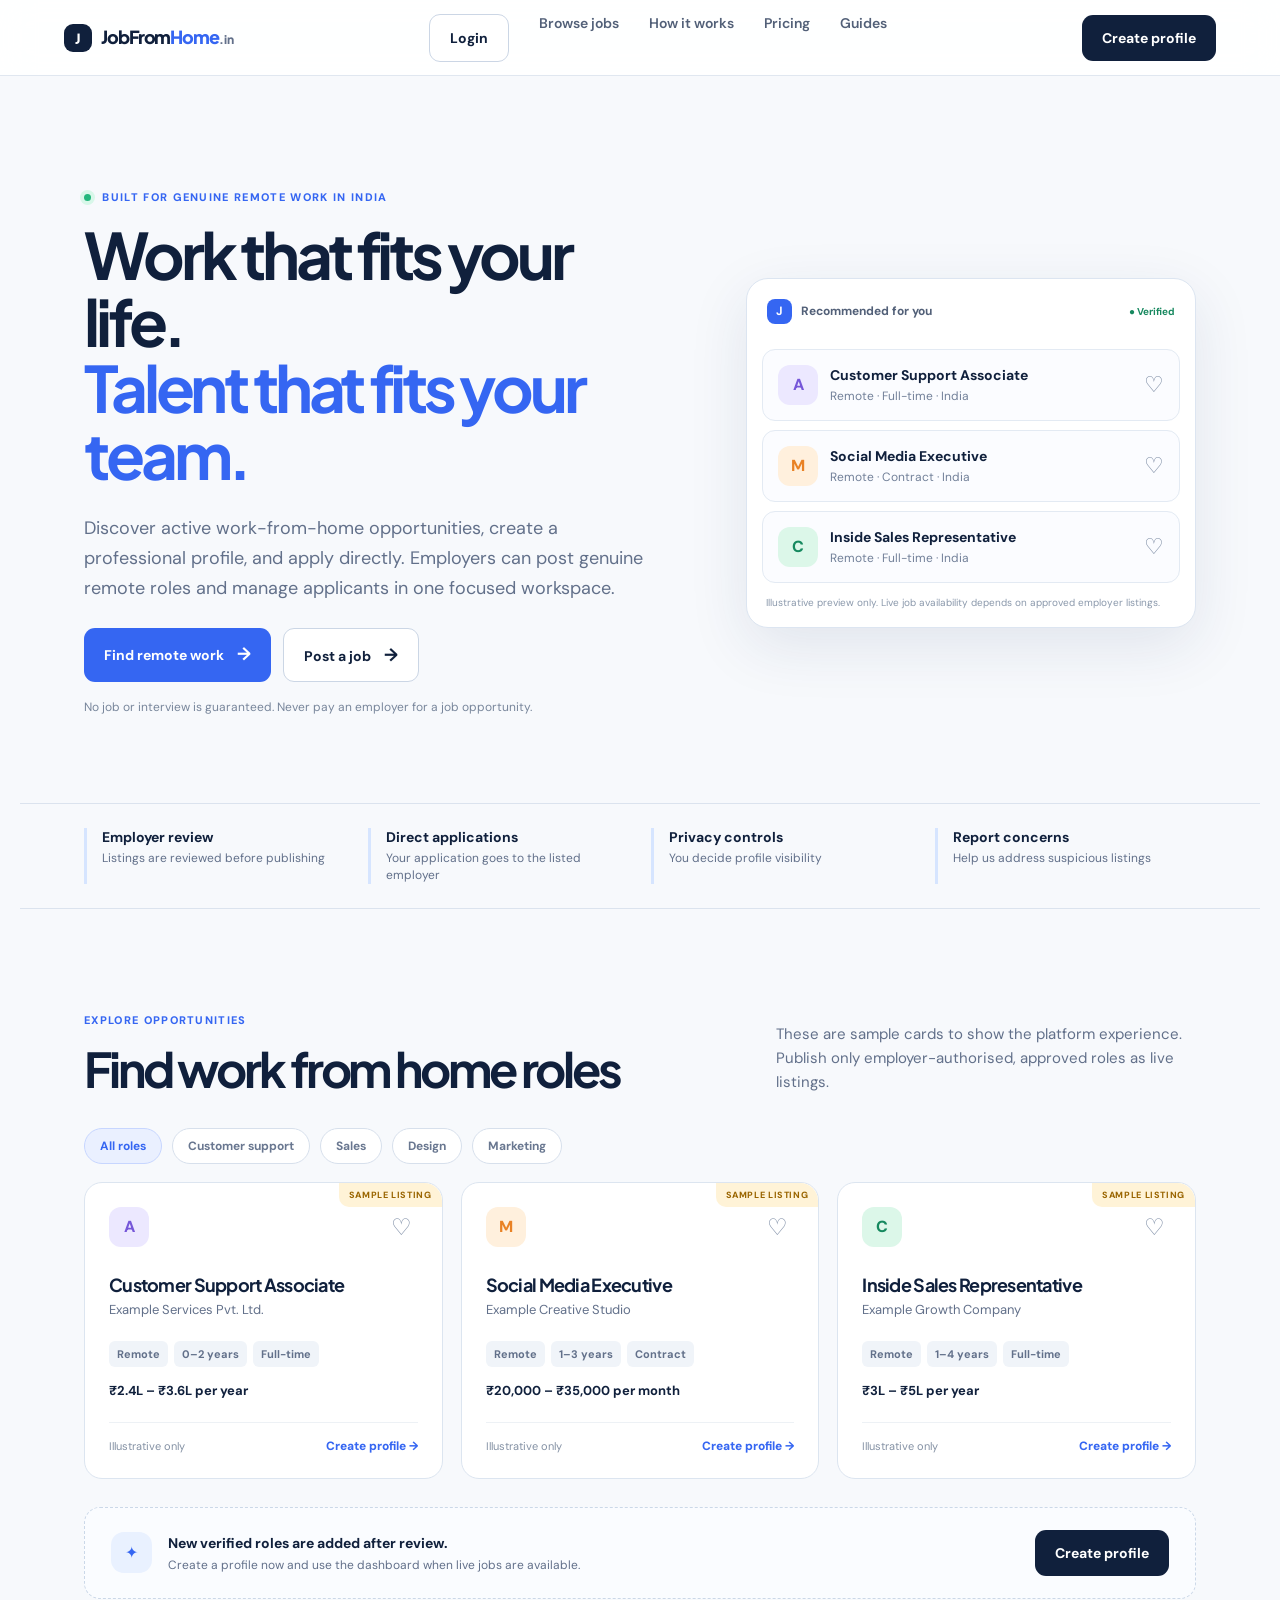
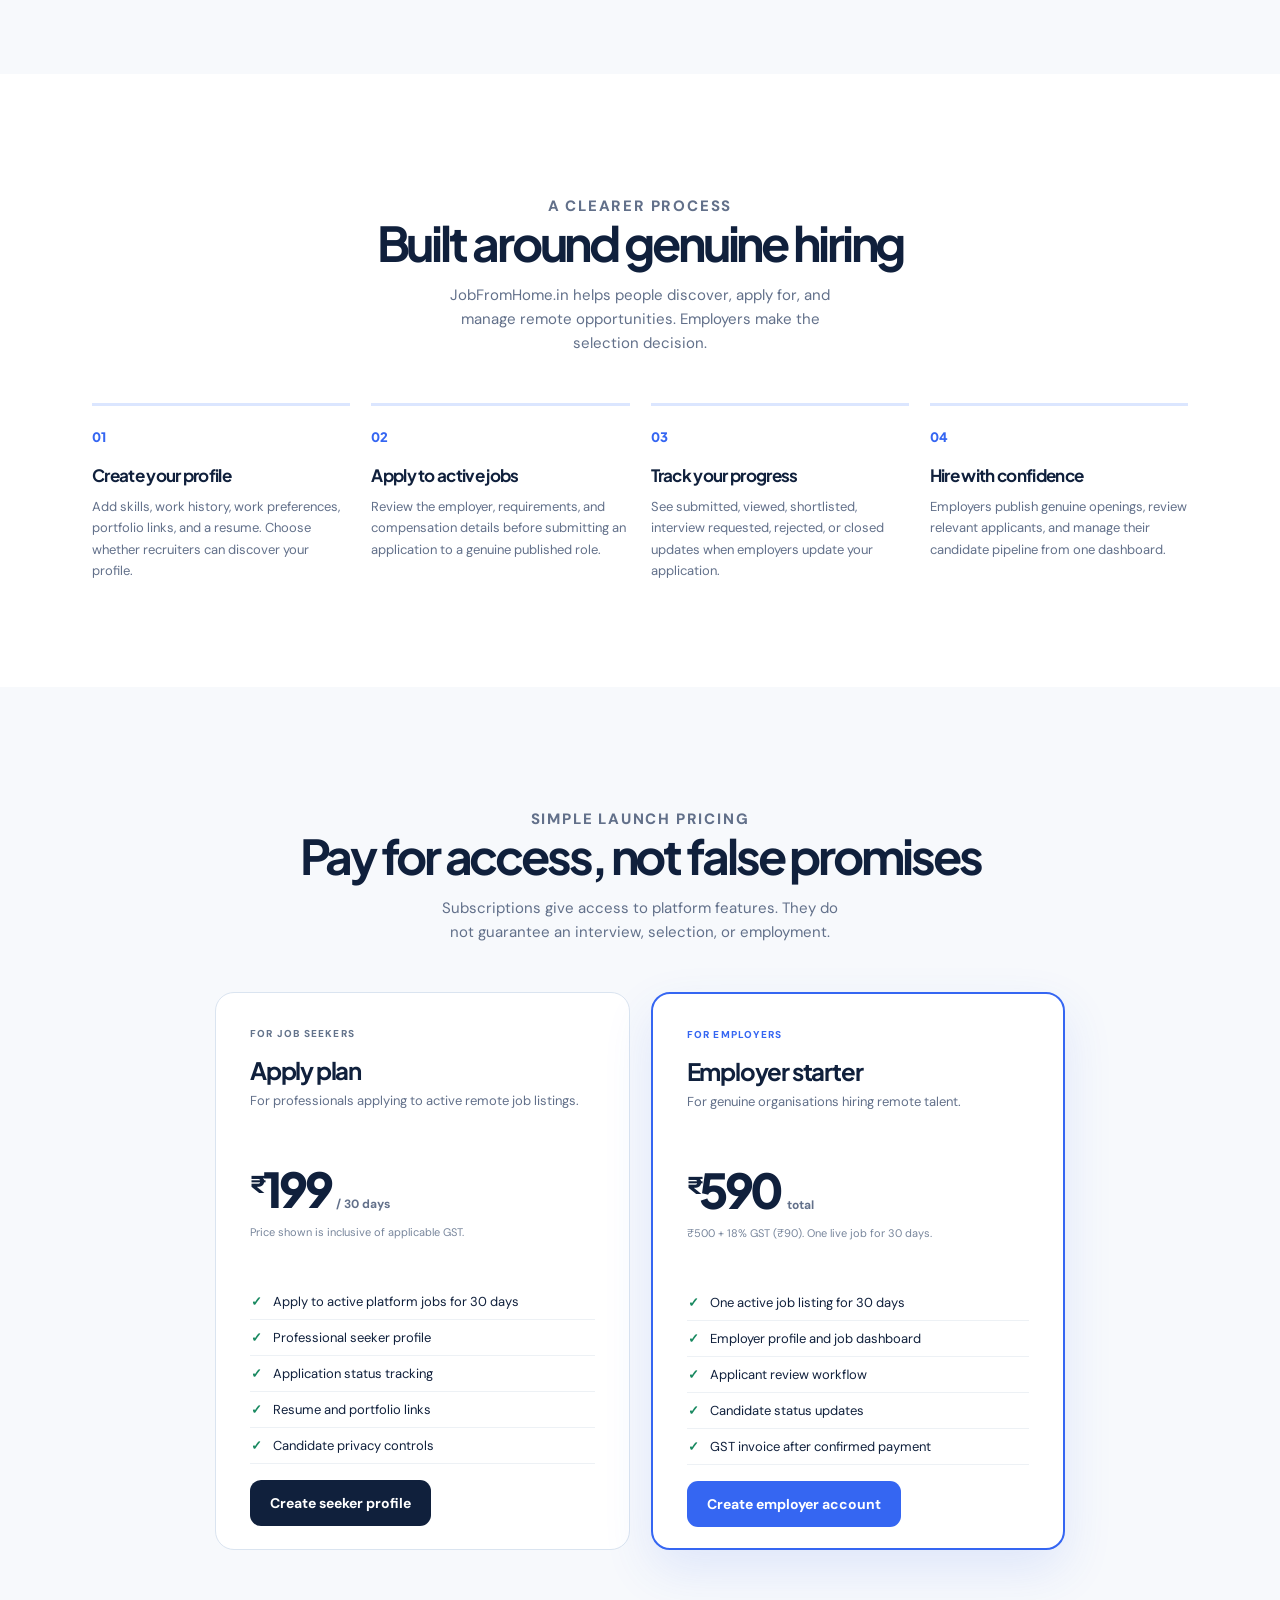
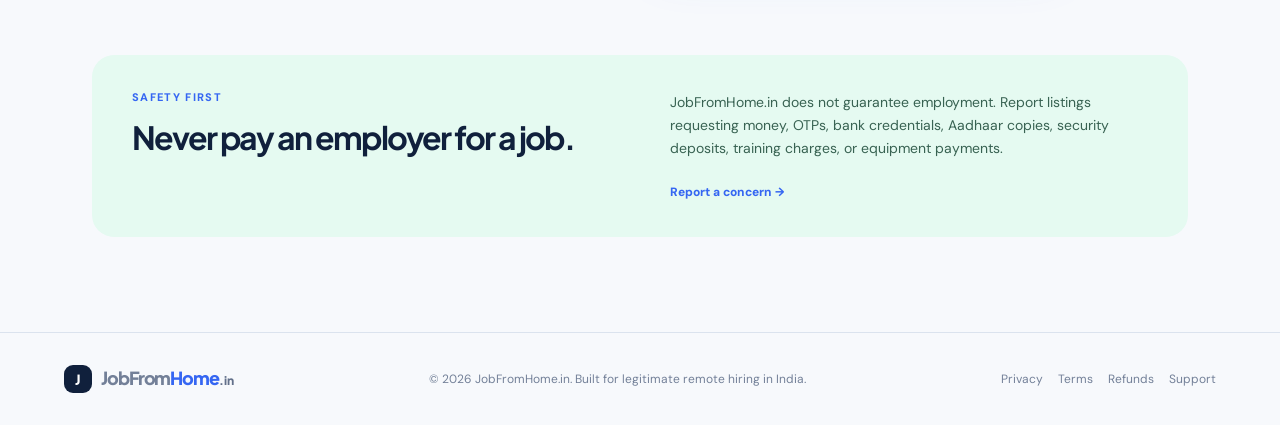
==== commit 059f3f8a: "Update index.html" ====
--- a/index.html
+++ b/index.html
@@ -14,6 +14,9 @@
   <header class="site-header">
     <a class="brand" href="index.html" aria-label="JobFromHome.in home"><span class="brand-mark">J</span> JobFrom<span>Home</span><small>.in</small></a>
     <nav class="nav" aria-label="Main navigation">
+      <a class="button button-secondary" href="login.html">
+  Login
+</a>
       <a href="#jobs">Browse jobs</a>
       <a href="#how-it-works">How it works</a>
       <a href="#pricing">Pricing</a>
@@ -30,7 +33,9 @@
         <p class="hero-text">Discover active work-from-home opportunities, create a professional profile, and apply directly. Employers can post genuine remote roles and manage applicants in one focused workspace.</p>
         <div class="hero-actions">
           <a class="button button-primary" href="app.html">Find remote work <span>→</span></a>
-          <a class="button button-secondary" href="mailto:support@jobfromhome.in?subject=Employer%20account%20request">Post a job <span>→</span></a>
+        <a class="button button-secondary" href="employer.html">
+  Post a job <span>→</span>
+</a>
         </div>
         <p class="hero-note">No job or interview is guaranteed. Never pay an employer for a job opportunity.</p>
       </div>
@@ -68,7 +73,10 @@
 
     <section id="pricing" class="section pricing-section">
       <div class="section-heading centered"><p class="eyebrow">Simple launch pricing</p><h2>Pay for access, not false promises</h2><p>Subscriptions give access to platform features. They do not guarantee an interview, selection, or employment.</p></div>
-      <div class="pricing-grid"><article class="price-card"><p class="plan-label">FOR JOB SEEKERS</p><h3>Apply plan</h3><p class="plan-intro">For professionals applying to active remote job listings.</p><p class="price"><sup>₹</sup>199 <small>/ 30 days</small></p><p class="tax-note">Price shown is inclusive of applicable GST.</p><ul><li>Apply to active platform jobs for 30 days</li><li>Professional seeker profile</li><li>Application status tracking</li><li>Resume and portfolio links</li><li>Candidate privacy controls</li></ul><a class="button button-dark full" href="app.html">Create seeker profile</a></article><article class="price-card featured"><p class="popular">FOR EMPLOYERS</p><h3>Employer starter</h3><p class="plan-intro">For genuine organisations hiring remote talent.</p><p class="price"><sup>₹</sup>590 <small>total</small></p><p class="tax-note">₹500 + 18% GST (₹90). One live job for 30 days.</p><ul><li>One active job listing for 30 days</li><li>Employer profile and job dashboard</li><li>Applicant review workflow</li><li>Candidate status updates</li><li>GST invoice after confirmed payment</li></ul><a class="button button-primary full" href="mailto:support@jobfromhome.in?subject=Employer%20Starter%20account">Create employer account</a></article></div>
+      <div class="pricing-grid"><article class="price-card"><p class="plan-label">FOR JOB SEEKERS</p><h3>Apply plan</h3><p class="plan-intro">For professionals applying to active remote job listings.</p><p class="price"><sup>₹</sup>199 <small>/ 30 days</small></p><p class="tax-note">Price shown is inclusive of applicable GST.</p><ul><li>Apply to active platform jobs for 30 days</li><li>Professional seeker profile</li><li>Application status tracking</li><li>Resume and portfolio links</li><li>Candidate privacy controls</li></ul><a class="button button-dark full" href="app.html">Create seeker profile</a></article><article class="price-card featured"><p class="popular">FOR EMPLOYERS</p><h3>Employer starter</h3><p class="plan-intro">For genuine organisations hiring remote talent.</p><p class="price"><sup>₹</sup>590 <small>total</small></p><p class="tax-note">₹500 + 18% GST (₹90). One live job for 30 days.</p><ul><li>One active job listing for 30 days</li><li>Employer profile and job dashboard</li><li>Applicant review workflow</li><li>Candidate status updates</li><li>GST invoice after confirmed payment</li></ul><a class="button button-primary full"
+   href="mailto:support@jobfromhome.in?subject=Employer%20Starter%20account">
+  Create employer account
+</a></article></div>
     </section>
 
     <section class="safety-section"><div><p class="eyebrow">Safety first</p><h2>Never pay an employer for a job.</h2></div><div><p>JobFromHome.in does not guarantee employment. Report listings requesting money, OTPs, bank credentials, Aadhaar copies, security deposits, training charges, or equipment payments.</p><a class="text-button" href="mailto:support@jobfromhome.in?subject=Report%20a%20job%20concern">Report a concern →</a></div></section>
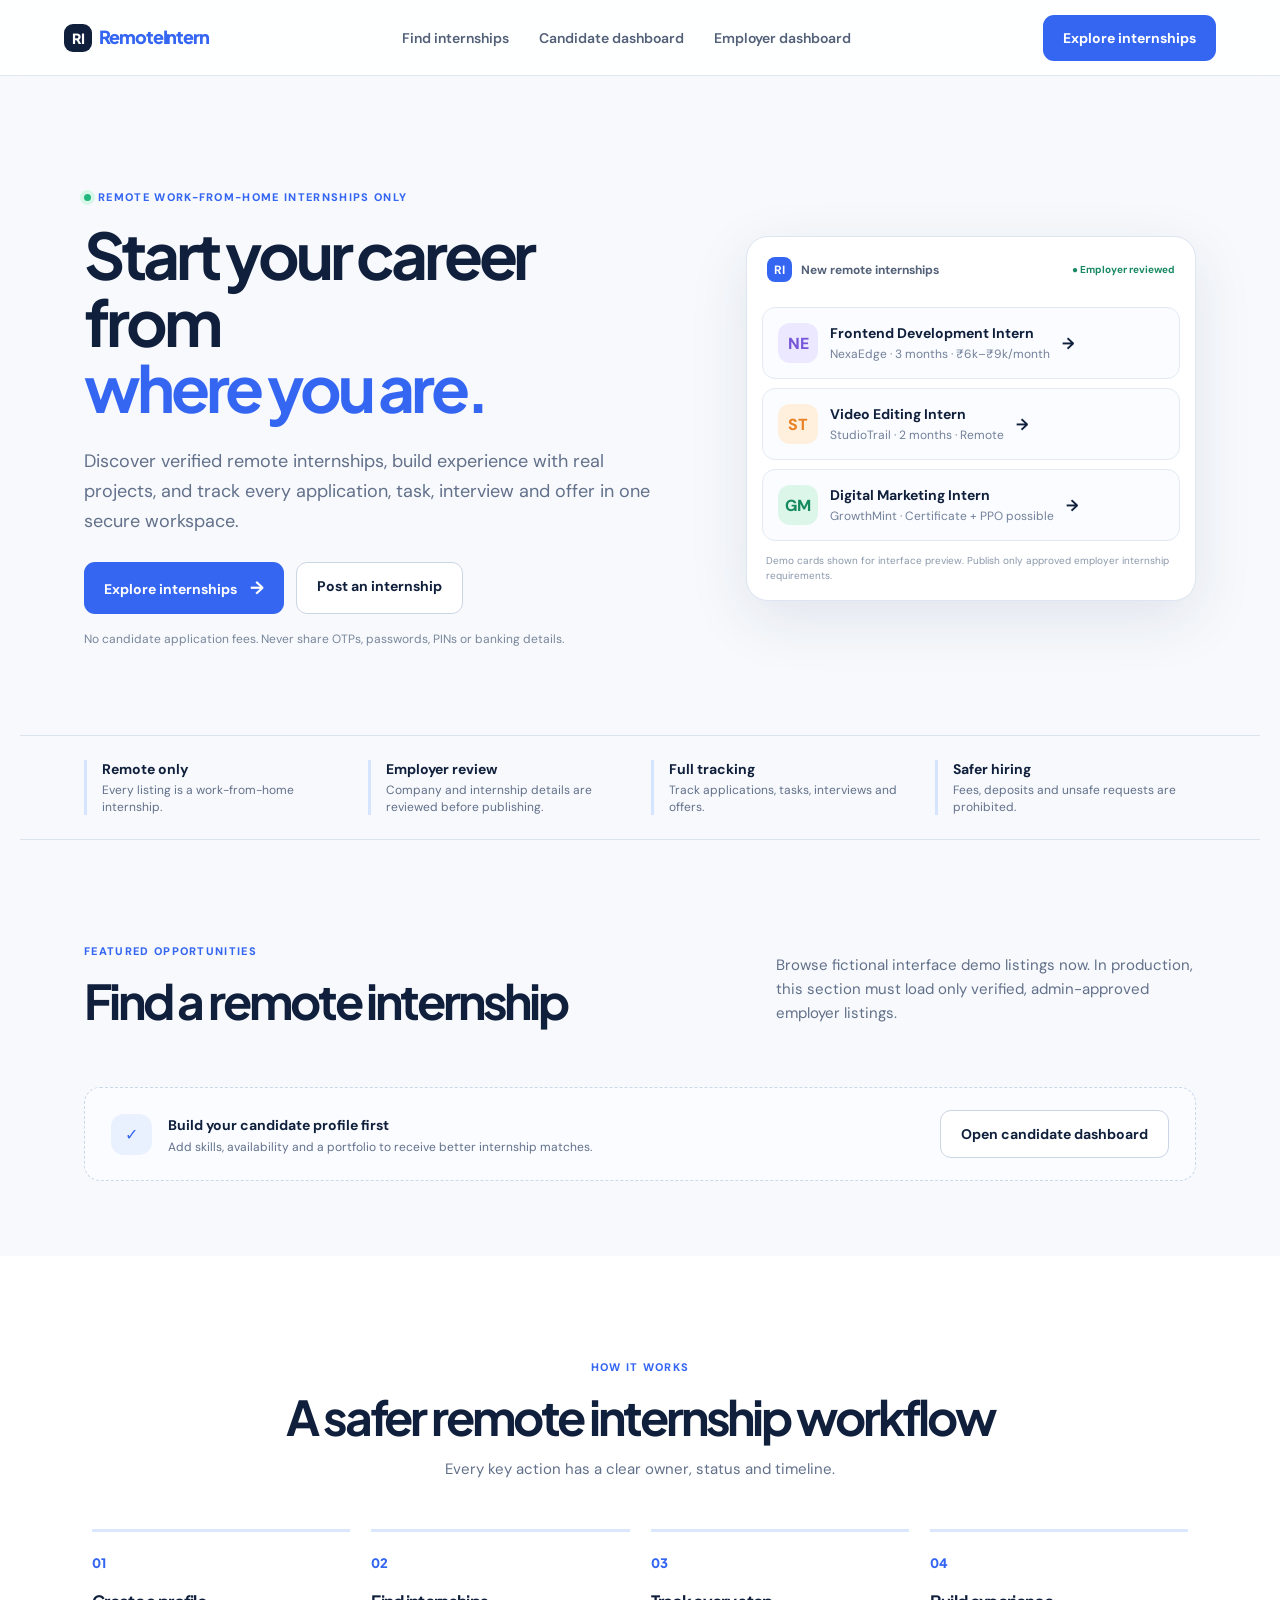
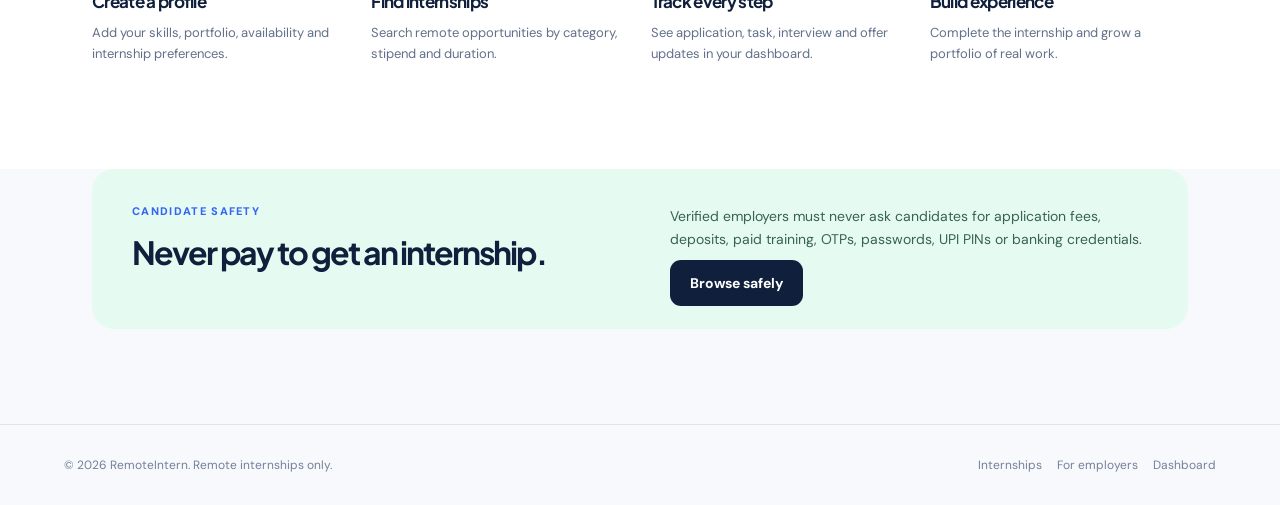
==== commit 64f6de99: "Update index.html" ====
--- a/index.html
+++ b/index.html
@@ -1,87 +1,82 @@
-<!doctype html>
+<!DOCTYPE html>
 <html lang="en">
 <head>
-  <meta charset="utf-8" />
-  <meta name="viewport" content="width=device-width, initial-scale=1" />
-  <meta name="description" content="Find legitimate work-from-home opportunities and hire remote talent on JobFromHome.in." />
-  <title>JobFromHome.in — Remote work, verified employers</title>
+  <meta charset="UTF-8" />
+  <meta name="viewport" content="width=device-width, initial-scale=1.0" />
+  <meta name="description" content="Find verified remote internships. Track applications, tasks, interviews and offers in one place." />
+  <title>RemoteIntern — Remote internships only</title>
   <link rel="preconnect" href="https://fonts.googleapis.com" />
   <link rel="preconnect" href="https://fonts.gstatic.com" crossorigin />
-  <link href="https://fonts.googleapis.com/css2?family=DM+Sans:wght@400;500;600;700&family=Plus+Jakarta+Sans:wght@600;700;800&display=swap" rel="stylesheet" />
+  <link href="https://fonts.googleapis.com/css2?family=DM+Sans:wght@400;500;600;700&family=Plus+Jakarta+Sans:wght@700;800&display=swap" rel="stylesheet" />
   <link rel="stylesheet" href="styles.css" />
 </head>
 <body>
   <header class="site-header">
-    <a class="brand" href="index.html" aria-label="JobFromHome.in home"><span class="brand-mark">J</span> JobFrom<span>Home</span><small>.in</small></a>
+    <a class="brand" href="index.html"><span class="brand-mark">RI</span><span>RemoteIntern</span></a>
     <nav class="nav" aria-label="Main navigation">
-      <a class="button button-secondary" href="login.html">
-  Login
-</a>
-      <a href="#jobs">Browse jobs</a>
-      <a href="#how-it-works">How it works</a>
-      <a href="#pricing">Pricing</a>
-      <a href="blogs.html">Guides</a>
+      <a href="app.html">Find internships</a>
+      <a href="dashboard.html">Candidate dashboard</a>
+      <a href="dashboard.html?role=employer">Employer dashboard</a>
     </nav>
-    <a class="button button-dark header-cta" href="app.html">Create profile</a>
+    <a class="button button-primary header-cta" href="app.html">Explore internships</a>
   </header>
 
-  <main id="top">
+  <main>
     <section class="hero">
-      <div class="hero-copy">
-        <p class="eyebrow"><span class="pulse"></span> Built for genuine remote work in India</p>
-        <h1>Work that fits your life. <em>Talent that fits your team.</em></h1>
-        <p class="hero-text">Discover active work-from-home opportunities, create a professional profile, and apply directly. Employers can post genuine remote roles and manage applicants in one focused workspace.</p>
+      <div>
+        <p class="eyebrow"><span class="pulse"></span>Remote work-from-home internships only</p>
+        <h1>Start your career from <em>where you are.</em></h1>
+        <p class="hero-text">Discover verified remote internships, build experience with real projects, and track every application, task, interview and offer in one secure workspace.</p>
         <div class="hero-actions">
-          <a class="button button-primary" href="app.html">Find remote work <span>→</span></a>
-        <a class="button button-secondary" href="employer.html">
-  Post a job <span>→</span>
-</a>
+          <a class="button button-primary" href="app.html">Explore internships <span>→</span></a>
+          <a class="button button-secondary" href="employer.html">Post an internship</a>
         </div>
-        <p class="hero-note">No job or interview is guaranteed. Never pay an employer for a job opportunity.</p>
+        <p class="hero-note">No candidate application fees. Never share OTPs, passwords, PINs or banking details.</p>
       </div>
-      <aside class="hero-card" aria-label="Job discovery preview">
-        <div class="card-top"><span class="mini-logo">J</span><span>Recommended for you</span><span class="verified">● Verified</span></div>
-        <article class="job-preview"><div class="company-icon purple">A</div><div><p class="job-title">Customer Support Associate</p><p class="job-meta">Remote · Full-time · India</p></div><span class="job-save">♡</span></article>
-        <article class="job-preview"><div class="company-icon orange">M</div><div><p class="job-title">Social Media Executive</p><p class="job-meta">Remote · Contract · India</p></div><span class="job-save">♡</span></article>
-        <article class="job-preview"><div class="company-icon green">C</div><div><p class="job-title">Inside Sales Representative</p><p class="job-meta">Remote · Full-time · India</p></div><span class="job-save">♡</span></article>
-        <p class="preview-disclaimer">Illustrative preview only. Live job availability depends on approved employer listings.</p>
+
+      <aside class="hero-card" aria-label="Featured remote internships">
+        <div class="card-top"><span class="mini-logo">RI</span> New remote internships <span class="verified">● Employer reviewed</span></div>
+        <div class="job-preview"><span class="company-icon purple">NE</span><div><p class="job-title">Frontend Development Intern</p><p class="job-meta">NexaEdge · 3 months · ₹6k–₹9k/month</p></div><b>→</b></div>
+        <div class="job-preview"><span class="company-icon orange">ST</span><div><p class="job-title">Video Editing Intern</p><p class="job-meta">StudioTrail · 2 months · Remote</p></div><b>→</b></div>
+        <div class="job-preview"><span class="company-icon green">GM</span><div><p class="job-title">Digital Marketing Intern</p><p class="job-meta">GrowthMint · Certificate + PPO possible</p></div><b>→</b></div>
+        <p class="preview-disclaimer">Demo cards shown for interface preview. Publish only approved employer internship requirements.</p>
       </aside>
     </section>
 
-    <section class="trust-strip" aria-label="Platform commitments">
-      <div><strong>Employer review</strong><span>Listings are reviewed before publishing</span></div>
-      <div><strong>Direct applications</strong><span>Your application goes to the listed employer</span></div>
-      <div><strong>Privacy controls</strong><span>You decide profile visibility</span></div>
-      <div><strong>Report concerns</strong><span>Help us address suspicious listings</span></div>
+    <section class="trust-strip" aria-label="Platform policies">
+      <div><strong>Remote only</strong><span>Every listing is a work-from-home internship.</span></div>
+      <div><strong>Employer review</strong><span>Company and internship details are reviewed before publishing.</span></div>
+      <div><strong>Full tracking</strong><span>Track applications, tasks, interviews and offers.</span></div>
+      <div><strong>Safer hiring</strong><span>Fees, deposits and unsafe requests are prohibited.</span></div>
     </section>
 
-    <section id="jobs" class="section jobs-section">
-      <div class="section-heading"><div><p class="eyebrow">Explore opportunities</p><h2>Find work from home roles</h2></div><p>These are sample cards to show the platform experience. Publish only employer-authorised, approved roles as live listings.</p></div>
-      <div class="filter-row" aria-label="Sample filters"><button class="filter active" type="button">All roles</button><button class="filter" type="button">Customer support</button><button class="filter" type="button">Sales</button><button class="filter" type="button">Design</button><button class="filter" type="button">Marketing</button></div>
-      <div class="job-grid">
-        <article class="job-card demo-card"><div class="sample-label">SAMPLE LISTING</div><div class="job-card-head"><div class="company-icon purple">A</div><button class="icon-button" type="button" aria-label="Save sample job">♡</button></div><h3>Customer Support Associate</h3><p class="company-name">Example Services Pvt. Ltd.</p><div class="tags"><span>Remote</span><span>0–2 years</span><span>Full-time</span></div><p class="salary">₹2.4L – ₹3.6L per year</p><div class="job-card-foot"><span>Illustrative only</span><a class="text-button" href="app.html">Create profile →</a></div></article>
-        <article class="job-card demo-card"><div class="sample-label">SAMPLE LISTING</div><div class="job-card-head"><div class="company-icon orange">M</div><button class="icon-button" type="button" aria-label="Save sample job">♡</button></div><h3>Social Media Executive</h3><p class="company-name">Example Creative Studio</p><div class="tags"><span>Remote</span><span>1–3 years</span><span>Contract</span></div><p class="salary">₹20,000 – ₹35,000 per month</p><div class="job-card-foot"><span>Illustrative only</span><a class="text-button" href="app.html">Create profile →</a></div></article>
-        <article class="job-card demo-card"><div class="sample-label">SAMPLE LISTING</div><div class="job-card-head"><div class="company-icon green">C</div><button class="icon-button" type="button" aria-label="Save sample job">♡</button></div><h3>Inside Sales Representative</h3><p class="company-name">Example Growth Company</p><div class="tags"><span>Remote</span><span>1–4 years</span><span>Full-time</span></div><p class="salary">₹3L – ₹5L per year</p><div class="job-card-foot"><span>Illustrative only</span><a class="text-button" href="app.html">Create profile →</a></div></article>
+    <section class="section jobs-section">
+      <div class="section-heading">
+        <div><p class="eyebrow">Featured opportunities</p><h2>Find a remote internship</h2></div>
+        <p>Browse fictional interface demo listings now. In production, this section must load only verified, admin-approved employer listings.</p>
       </div>
-      <div class="empty-state"><span>✦</span><div><strong>New verified roles are added after review.</strong><p>Create a profile now and use the dashboard when live jobs are available.</p></div><a class="button button-dark" href="app.html">Create profile</a></div>
+      <div class="job-grid" id="featuredInternships"></div>
+      <div class="empty-state"><span>✓</span><div><strong>Build your candidate profile first</strong><p>Add skills, availability and a portfolio to receive better internship matches.</p></div><a class="button button-secondary" href="dashboard.html">Open candidate dashboard</a></div>
     </section>
 
-    <section id="how-it-works" class="section how-section">
-      <div class="section-heading centered"><p class="eyebrow">A clearer process</p><h2>Built around genuine hiring</h2><p>JobFromHome.in helps people discover, apply for, and manage remote opportunities. Employers make the selection decision.</p></div>
-      <div class="steps"><article><span>01</span><h3>Create your profile</h3><p>Add skills, work history, work preferences, portfolio links, and a resume. Choose whether recruiters can discover your profile.</p></article><article><span>02</span><h3>Apply to active jobs</h3><p>Review the employer, requirements, and compensation details before submitting an application to a genuine published role.</p></article><article><span>03</span><h3>Track your progress</h3><p>See submitted, viewed, shortlisted, interview requested, rejected, or closed updates when employers update your application.</p></article><article><span>04</span><h3>Hire with confidence</h3><p>Employers publish genuine openings, review relevant applicants, and manage their candidate pipeline from one dashboard.</p></article></div>
+    <section class="how-section section">
+      <div class="section-heading centered"><div><p class="eyebrow">How it works</p><h2>A safer remote internship workflow</h2></div><p>Every key action has a clear owner, status and timeline.</p></div>
+      <div class="steps">
+        <article><span>01</span><h3>Create a profile</h3><p>Add your skills, portfolio, availability and internship preferences.</p></article>
+        <article><span>02</span><h3>Find internships</h3><p>Search remote opportunities by category, stipend and duration.</p></article>
+        <article><span>03</span><h3>Track every step</h3><p>See application, task, interview and offer updates in your dashboard.</p></article>
+        <article><span>04</span><h3>Build experience</h3><p>Complete the internship and grow a portfolio of real work.</p></article>
+      </div>
     </section>
 
-    <section id="pricing" class="section pricing-section">
-      <div class="section-heading centered"><p class="eyebrow">Simple launch pricing</p><h2>Pay for access, not false promises</h2><p>Subscriptions give access to platform features. They do not guarantee an interview, selection, or employment.</p></div>
-      <div class="pricing-grid"><article class="price-card"><p class="plan-label">FOR JOB SEEKERS</p><h3>Apply plan</h3><p class="plan-intro">For professionals applying to active remote job listings.</p><p class="price"><sup>₹</sup>199 <small>/ 30 days</small></p><p class="tax-note">Price shown is inclusive of applicable GST.</p><ul><li>Apply to active platform jobs for 30 days</li><li>Professional seeker profile</li><li>Application status tracking</li><li>Resume and portfolio links</li><li>Candidate privacy controls</li></ul><a class="button button-dark full" href="app.html">Create seeker profile</a></article><article class="price-card featured"><p class="popular">FOR EMPLOYERS</p><h3>Employer starter</h3><p class="plan-intro">For genuine organisations hiring remote talent.</p><p class="price"><sup>₹</sup>590 <small>total</small></p><p class="tax-note">₹500 + 18% GST (₹90). One live job for 30 days.</p><ul><li>One active job listing for 30 days</li><li>Employer profile and job dashboard</li><li>Applicant review workflow</li><li>Candidate status updates</li><li>GST invoice after confirmed payment</li></ul><a class="button button-primary full"
-   href="mailto:support@jobfromhome.in?subject=Employer%20Starter%20account">
-  Create employer account
-</a></article></div>
+    <section class="safety-section">
+      <div><p class="eyebrow">Candidate safety</p><h2>Never pay to get an internship.</h2></div>
+      <div><p>Verified employers must never ask candidates for application fees, deposits, paid training, OTPs, passwords, UPI PINs or banking credentials.</p><a class="button button-dark" href="app.html">Browse safely</a></div>
     </section>
-
-    <section class="safety-section"><div><p class="eyebrow">Safety first</p><h2>Never pay an employer for a job.</h2></div><div><p>JobFromHome.in does not guarantee employment. Report listings requesting money, OTPs, bank credentials, Aadhaar copies, security deposits, training charges, or equipment payments.</p><a class="text-button" href="mailto:support@jobfromhome.in?subject=Report%20a%20job%20concern">Report a concern →</a></div></section>
   </main>
 
-  <footer><a class="brand" href="index.html"><span class="brand-mark">J</span> JobFrom<span>Home</span><small>.in</small></a><p>© 2026 JobFromHome.in. Built for legitimate remote hiring in India.</p><div><a href="privacy.html">Privacy</a><a href="terms.html">Terms</a><a href="refunds.html">Refunds</a><a href="mailto:support@jobfromhome.in">Support</a></div></footer>
+  <footer><p>© 2026 RemoteIntern. Remote internships only.</p><div><a href="app.html">Internships</a><a href="employer.html">For employers</a><a href="dashboard.html">Dashboard</a></div></footer>
+  <script src="demo-profiles.js"></script>
+  <script src="app.js"></script>
 </body>
 </html>
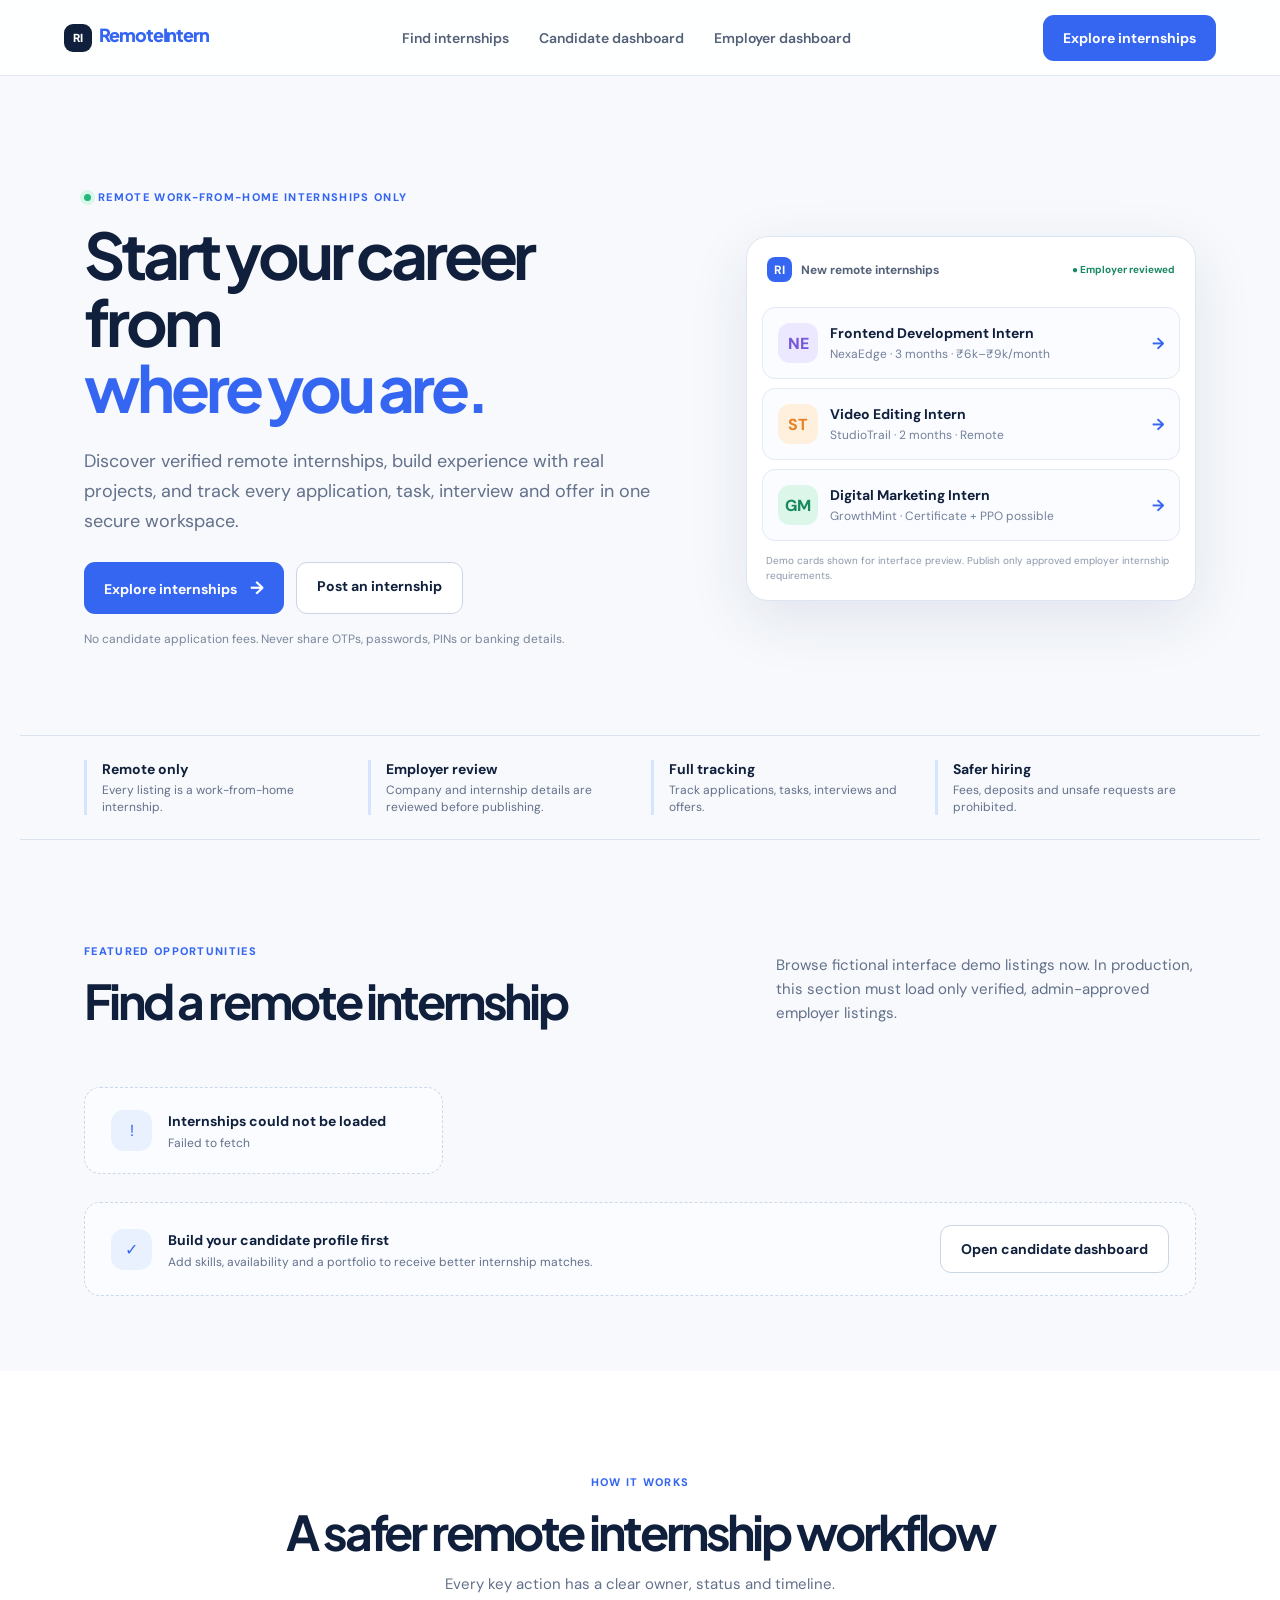
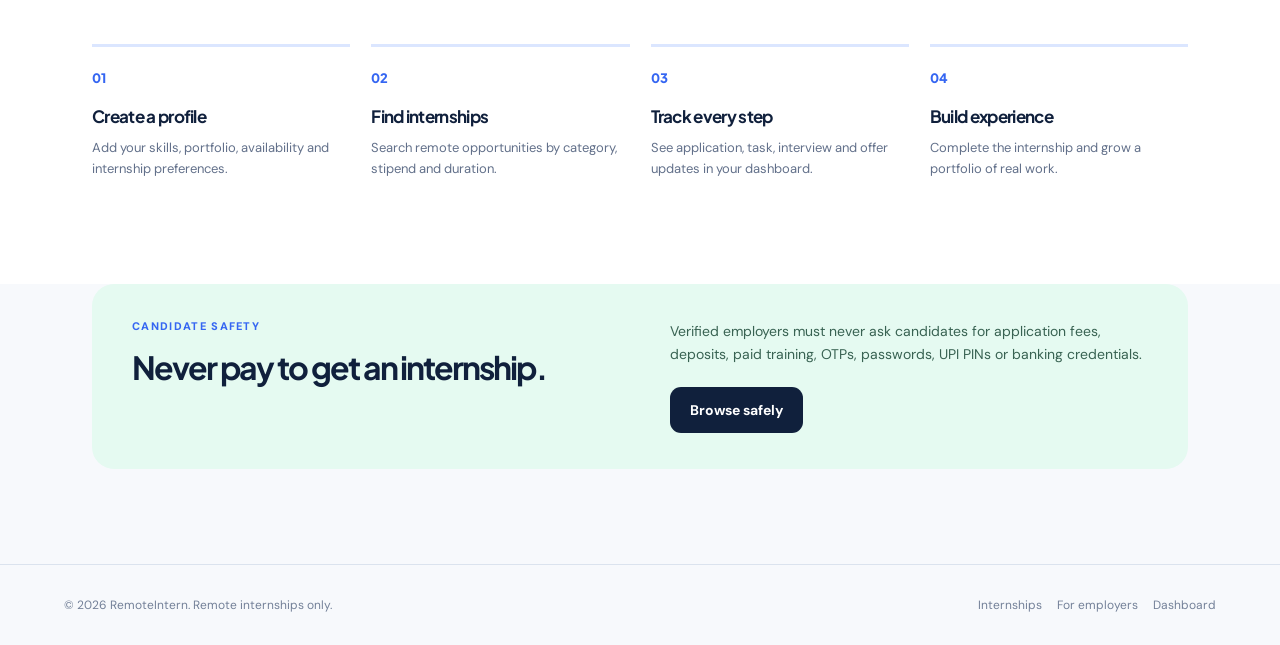
==== commit 36f454c4: "Update index.html" ====
--- a/index.html
+++ b/index.html
@@ -76,7 +76,6 @@
   </main>
 
   <footer><p>© 2026 RemoteIntern. Remote internships only.</p><div><a href="app.html">Internships</a><a href="employer.html">For employers</a><a href="dashboard.html">Dashboard</a></div></footer>
-  <script src="demo-profiles.js"></script>
   <script src="app.js"></script>
 </body>
 </html>
--- a/styles.css
+++ b/styles.css
@@ -1,3 +1,4 @@
-:root{--ink:#10203c;--muted:#62708a;--line:#dbe3ee;--paper:#f7f9fc;--surface:#fff;--navy:#10203c;--blue:#3566f2;--blue-dark:#2854dc;--mint:#e5faf1;--green:#17885f;--amber:#ffc54b;--radius:18px;--shadow:0 18px 60px rgba(26,52,95,.10)}*{box-sizing:border-box}html{scroll-behavior:smooth}body{margin:0;background:var(--paper);color:var(--ink);font-family:"DM Sans",Arial,sans-serif;-webkit-font-smoothing:antialiased}button,input,textarea,select{font:inherit}button{cursor:pointer}a{color:inherit;text-decoration:none}.site-header{height:76px;padding:0 clamp(20px,5vw,72px);background:rgba(255,255,255,.88);backdrop-filter:blur(16px);border-bottom:1px solid rgba(219,227,238,.85);display:flex;align-items:center;justify-content:space-between;position:sticky;top:0;z-index:10}.brand{font-family:"Plus Jakarta Sans",sans-serif;font-weight:800;font-size:18px;letter-spacing:-.06em;white-space:nowrap}.brand>span:not(.brand-mark){color:var(--blue)}.brand small{font-size:12px;color:var(--muted);letter-spacing:-.02em}.brand-mark{display:inline-grid;place-items:center;width:28px;height:28px;border-radius:9px;background:var(--navy);color:#fff;margin-right:7px;font-size:14px;letter-spacing:0}.nav{display:flex;gap:30px;color:#526078;font-size:14px;font-weight:600}.nav a:hover{color:var(--blue)}.button{border:0;border-radius:11px;padding:14px 20px;font-weight:700;font-size:14px;transition:.2s transform,.2s background,.2s box-shadow}.button:hover{transform:translateY(-2px)}.button-dark{color:#fff;background:var(--navy)}.button-dark:hover{background:#1c3157;box-shadow:0 10px 22px rgba(16,32,60,.18)}.button-primary{color:#fff;background:var(--blue)}.button-primary:hover{background:var(--blue-dark);box-shadow:0 12px 26px rgba(53,102,242,.24)}.button-secondary{color:var(--navy);background:#fff;border:1px solid #cbd6e5}.button-secondary:hover{border-color:var(--blue);color:var(--blue)}.full{width:100%}.hero{max-width:1240px;margin:auto;padding:clamp(64px,9vw,120px) clamp(20px,5vw,72px) 88px;display:grid;grid-template-columns:minmax(0,1.12fr) minmax(340px,.88fr);align-items:center;gap:clamp(42px,7vw,108px)}.eyebrow{margin:0 0 17px;color:var(--blue);font-size:11px;line-height:1.2;letter-spacing:.12em;font-weight:800;text-transform:uppercase}.pulse{display:inline-block;width:7px;height:7px;margin-right:7px;background:#22b77c;border-radius:50%;box-shadow:0 0 0 4px #d8f7e9}.hero h1,.section-heading h2,.safety-section h2{font-family:"Plus Jakarta Sans",sans-serif;letter-spacing:-.065em;line-height:1.04}.hero h1{max-width:650px;margin:0;font-size:clamp(42px,5vw,73px)}.hero h1 em{display:block;font-style:normal;color:var(--blue)}.hero-text{max-width:590px;color:var(--muted);font-size:18px;line-height:1.68;margin:25px 0}.hero-actions{display:flex;gap:12px;flex-wrap:wrap}.hero-actions .button span{margin-left:10px;font-size:18px}.hero-note{margin:17px 0 0;color:#78869b;font-size:12px}.hero-card{background:#fff;border:1px solid #dce5f1;border-radius:22px;box-shadow:var(--shadow);padding:15px}.card-top{display:flex;align-items:center;gap:9px;padding:5px 5px 16px;color:#526078;font-size:12px;font-weight:700}.mini-logo{display:grid;place-items:center;background:var(--blue);width:25px;height:25px;color:#fff;border-radius:8px}.verified{margin-left:auto;color:var(--green);font-size:10px}.job-preview{display:flex;align-items:center;gap:12px;background:#fbfcff;border:1px solid #e3eaf3;border-radius:13px;padding:15px;margin:9px 0}.company-icon{width:40px;height:40px;display:grid;place-items:center;border-radius:12px;font-weight:800}.purple{background:#ece8ff;color:#7657d9}.orange{background:#fff0dd;color:#e98225}.green{background:#dcf7e9;color:#16895f}.job-title{margin:0 0 4px;font-weight:700;font-size:14px}.job-meta{margin:0;color:#728099;font-size:12px}.job-save{margin-left:auto;font-size:22px;color:#7c8ba3}.preview-disclaimer{margin:13px 4px 2px;color:#8a98ab;font-size:10px;line-height:1.45}.trust-strip{margin:0 auto;max-width:1240px;padding:24px clamp(20px,5vw,72px);border-top:1px solid var(--line);border-bottom:1px solid var(--line);display:grid;grid-template-columns:repeat(4,1fr);gap:22px}.trust-strip div{padding-left:15px;border-left:3px solid #d6e5ff}.trust-strip strong{display:block;font-size:14px}.trust-strip span{display:block;margin-top:4px;color:var(--muted);font-size:12px;line-height:1.4}.section{max-width:1240px;margin:auto;padding:105px clamp(20px,5vw,72px)}.jobs-section{padding-bottom:75px}.section-heading{display:flex;justify-content:space-between;align-items:end;gap:38px;margin-bottom:34px}.section-heading h2{font-size:clamp(30px,4vw,48px);margin:0}.section-heading>p{max-width:420px;margin:0;color:var(--muted);font-size:15px;line-height:1.6}.centered{display:block;text-align:center;max-width:690px;margin:0 auto 48px}.centered>p{margin:15px auto 0}.filter-row{display:flex;gap:10px;overflow:auto;padding-bottom:18px}.filter{flex:0 0 auto;border:1px solid #d7e0ec;background:#fff;color:#697790;border-radius:100px;padding:9px 15px;font-size:12px;font-weight:700}.filter.active{background:#eaf0ff;border-color:#c7d6ff;color:var(--blue)}.job-grid{display:grid;grid-template-columns:repeat(3,1fr);gap:18px}.job-card{position:relative;min-height:295px;border:1px solid #dce5f0;background:#fff;border-radius:18px;padding:24px;transition:.2s transform,.2s box-shadow}.job-card:hover{transform:translateY(-4px);box-shadow:var(--shadow)}.sample-label{position:absolute;top:0;right:0;padding:6px 10px;border-radius:0 18px 0 10px;background:#fff3d7;color:#9a6500;font-size:9px;font-weight:800;letter-spacing:.07em}.job-card-head{display:flex;justify-content:space-between}.icon-button{border:0;background:transparent;color:#8190a8;font-size:23px}.job-card h3{margin:26px 0 5px;font-family:"Plus Jakarta Sans",sans-serif;font-size:18px;letter-spacing:-.04em}.company-name{min-height:20px;margin:0;color:var(--muted);font-size:13px}.tags{display:flex;gap:6px;flex-wrap:wrap;margin:20px 0 15px}.tags span{border-radius:6px;background:#f0f4f9;color:#62708a;padding:6px 8px;font-size:11px;font-weight:700}.salary{margin:0;font-size:13px;font-weight:700}.job-card-foot{display:flex;align-items:center;justify-content:space-between;gap:10px;border-top:1px solid #edf1f5;margin-top:23px;padding-top:15px;color:#8491a4;font-size:11px}.text-button{border:0;background:none;color:var(--blue);font-size:12px;font-weight:800;padding:0}.empty-state{margin-top:28px;padding:22px 26px;border:1px dashed #cbd8e8;background:#fafcff;border-radius:16px;display:flex;align-items:center;gap:16px}.empty-state>span{display:grid;place-items:center;width:41px;height:41px;border-radius:13px;background:#e9f1ff;color:var(--blue)}.empty-state div{margin-right:auto}.empty-state strong{font-size:14px}.empty-state p{margin:4px 0 0;color:var(--muted);font-size:12px}.how-section{max-width:none;background:#fff}.how-section>.section-heading,.how-section>.steps{max-width:1096px;margin-left:auto;margin-right:auto}.steps{display:grid;grid-template-columns:repeat(4,1fr);gap:21px}.steps article{border-top:3px solid #dbe6ff;padding-top:20px}.steps span{font-family:"Plus Jakarta Sans",sans-serif;color:var(--blue);font-size:13px;font-weight:800}.steps h3{font-family:"Plus Jakarta Sans",sans-serif;margin:17px 0 10px;font-size:17px;letter-spacing:-.04em}.steps p{margin:0;color:var(--muted);font-size:13px;line-height:1.65}.pricing-section{padding-top:105px}.pricing-grid{max-width:850px;margin:auto;display:grid;grid-template-columns:1fr 1fr;gap:21px}.price-card{background:#fff;border:1px solid #dae4f0;border-radius:19px;padding:34px}.price-card.featured{border:2px solid var(--blue);box-shadow:0 20px 50px rgba(53,102,242,.12)}.plan-label,.popular{margin:0;color:#63738b;font-size:10px;letter-spacing:.12em;font-weight:800}.popular{color:var(--blue)}.price-card h3{margin:15px 0 6px;font-family:"Plus Jakarta Sans",sans-serif;font-size:24px;letter-spacing:-.05em}.plan-intro{min-height:40px;margin:0;color:var(--muted);font-size:13px;line-height:1.5}.price{margin:27px 0 6px;font-family:"Plus Jakarta Sans",sans-serif;font-size:48px;font-weight:800;letter-spacing:-.07em}.price sup{font-size:23px;vertical-align:15px}.price small{font-family:"DM Sans",sans-serif;color:var(--muted);font-size:12px;font-weight:700;letter-spacing:0}.tax-note{min-height:35px;margin:0;color:#78869c;font-size:11px;line-height:1.45}.price-card ul{margin:24px 0 28px;padding:0;list-style:none}.price-card li{position:relative;padding:9px 0 9px 23px;border-bottom:1px solid #edf1f5;font-size:13px}.price-card li:before{content:"✓";position:absolute;left:1px;color:var(--green);font-weight:800}.safety-section{max-width:1096px;margin:0 auto 95px;padding:36px 40px;display:grid;grid-template-columns:1fr 1fr;gap:60px;border-radius:22px;background:var(--mint)}.safety-section h2{font-size:32px;margin:0}.safety-section>div>p:not(.eyebrow){margin:0 0 20px;color:#386252;line-height:1.65;font-size:14px}footer{border-top:1px solid var(--line);padding:32px clamp(20px,5vw,72px);display:flex;align-items:center;justify-content:space-between;gap:20px;color:#738098;font-size:12px}footer p{margin:0}footer div{display:flex;gap:15px}footer a:hover{color:var(--blue)}.modal{width:min(620px,calc(100% - 28px));padding:0;border:0;border-radius:20px;box-shadow:0 24px 80px rgba(8,25,56,.28)}.modal::backdrop{background:rgba(10,25,52,.58);backdrop-filter:blur(4px)}.modal form{position:relative;padding:34px}.modal-close{position:absolute;right:16px;top:13px;border:0;background:transparent;font-size:28px;color:#6e7c92}.modal h2{margin:0 0 8px;font-family:"Plus Jakarta Sans",sans-serif;font-size:28px;letter-spacing:-.06em}.modal-intro{margin:0 0 22px;color:var(--muted);font-size:13px;line-height:1.55}.form-grid{display:grid;grid-template-columns:1fr 1fr;gap:13px}.field{display:flex;flex-direction:column;gap:6px}.field.full{grid-column:1/-1}.field label{font-size:11px;font-weight:800;color:#53627b}.field input,.field select,.field textarea{width:100%;border:1px solid #cfdae8;border-radius:9px;padding:11px 12px;color:var(--ink);outline:none;background:#fff;font-size:13px}.field textarea{min-height:90px;resize:vertical}.field input:focus,.field select:focus,.field textarea:focus{border-color:var(--blue);box-shadow:0 0 0 3px #e6edff}.consent{display:flex;align-items:flex-start;gap:9px;margin:18px 0;color:#65738a;font-size:11px;line-height:1.45}.consent input{margin-top:2px}.form-status{min-height:19px;margin:12px 0 0;font-size:12px}.form-status.error{color:#bd2e35}.form-status.success{color:var(--green)}.form-divider{height:1px;background:#e7edf4;margin:20px 0}.report-box{padding:15px;border-radius:11px;background:#fff7e7;color:#835500;font-size:12px;line-height:1.55}.toast{position:fixed;right:20px;bottom:20px;max-width:330px;opacity:0;pointer-events:none;transform:translateY(10px);transition:.25s;background:#10203c;color:#fff;padding:13px 15px;border-radius:10px;font-size:13px;box-shadow:0 12px 30px rgba(13,29,54,.25)}.toast.show{opacity:1;transform:translateY(0)}
-@media(max-width:850px){.nav{display:none}.hero{grid-template-columns:1fr;padding-top:64px}.hero-card{max-width:520px}.trust-strip{grid-template-columns:1fr 1fr}.job-grid,.steps{grid-template-columns:1fr 1fr}.safety-section{margin-left:20px;margin-right:20px;grid-template-columns:1fr;gap:20px}.section-heading{align-items:start;flex-direction:column;gap:12px}}
-@media(max-width:560px){.site-header{height:67px}.header-cta{padding:10px 12px;font-size:12px}.hero{padding-bottom:55px}.hero h1{font-size:42px}.trust-strip{grid-template-columns:1fr;gap:16px;padding-top:20px;padding-bottom:20px}.section{padding-top:70px;padding-bottom:70px}.job-grid,.steps,.pricing-grid{grid-template-columns:1fr}.empty-state{align-items:flex-start;flex-wrap:wrap}.empty-state .button{margin-left:57px}.pricing-grid{gap:16px}.price-card{padding:26px}.safety-section{padding:28px 24px;margin-bottom:65px}.safety-section h2{font-size:28px}footer{align-items:flex-start;flex-direction:column}footer div{flex-wrap:wrap}.modal form{padding:28px 20px}.form-grid{grid-template-columns:1fr}.field.full{grid-column:auto}}
+:root{--ink:#10203c;--muted:#62708a;--line:#dbe3ee;--paper:#f7f9fc;--surface:#fff;--navy:#10203c;--blue:#3566f2;--blue-dark:#2854dc;--mint:#e5faf1;--green:#17885f;--amber:#ffc54b;--red:#b42318;--radius:18px;--shadow:0 18px 60px rgba(26,52,95,.10)}*{box-sizing:border-box}html{scroll-behavior:smooth}body{margin:0;background:var(--paper);color:var(--ink);font-family:"DM Sans",Arial,sans-serif;-webkit-font-smoothing:antialiased}button,input,textarea,select{font:inherit}button{cursor:pointer}a{color:inherit;text-decoration:none}.site-header{height:76px;padding:0 clamp(20px,5vw,72px);background:rgba(255,255,255,.88);backdrop-filter:blur(16px);border-bottom:1px solid rgba(219,227,238,.85);display:flex;align-items:center;justify-content:space-between;position:sticky;top:0;z-index:10}.brand{font-family:"Plus Jakarta Sans",sans-serif;font-weight:800;font-size:18px;letter-spacing:-.06em;white-space:nowrap}.brand>span:not(.brand-mark){color:var(--blue)}.brand-mark{display:inline-grid;place-items:center;width:28px;height:28px;border-radius:9px;background:var(--navy);color:#fff;margin-right:7px;font-size:11px;letter-spacing:0}.nav{display:flex;gap:30px;color:#526078;font-size:14px;font-weight:600}.nav a:hover,.nav .active-nav{color:var(--blue)}.button{border:0;border-radius:11px;padding:14px 20px;font-weight:700;font-size:14px;transition:.2s transform,.2s background,.2s box-shadow;display:inline-block;text-align:center}.button:hover{transform:translateY(-2px)}.button-dark{color:#fff;background:var(--navy)}.button-dark:hover{background:#1c3157;box-shadow:0 10px 22px rgba(16,32,60,.18)}.button-primary{color:#fff;background:var(--blue)}.button-primary:hover{background:var(--blue-dark);box-shadow:0 12px 26px rgba(53,102,242,.24)}.button-secondary{color:var(--navy);background:#fff;border:1px solid #cbd6e5}.full{width:100%}.hero{max-width:1240px;margin:auto;padding:clamp(64px,9vw,120px) clamp(20px,5vw,72px) 88px;display:grid;grid-template-columns:minmax(0,1.12fr) minmax(340px,.88fr);align-items:center;gap:clamp(42px,7vw,108px)}.eyebrow{margin:0 0 17px;color:var(--blue);font-size:11px;line-height:1.2;letter-spacing:.12em;font-weight:800;text-transform:uppercase}.pulse{display:inline-block;width:7px;height:7px;margin-right:7px;background:#22b77c;border-radius:50%;box-shadow:0 0 0 4px #d8f7e9}.hero h1,.section-heading h2,.safety-section h2,.directory-hero h1,.dash-heading h1,.form-intro h1{font-family:"Plus Jakarta Sans",sans-serif;letter-spacing:-.065em;line-height:1.04}.hero h1{max-width:650px;margin:0;font-size:clamp(42px,5vw,73px)}.hero h1 em{display:block;font-style:normal;color:var(--blue)}.hero-text{max-width:590px;color:var(--muted);font-size:18px;line-height:1.68;margin:25px 0}.hero-actions{display:flex;gap:12px;flex-wrap:wrap}.hero-actions .button span{margin-left:10px;font-size:18px}.hero-note{margin:17px 0 0;color:#78869b;font-size:12px}.hero-card,.panel,.form-card,.search-panel{background:#fff;border:1px solid #dce5f1;border-radius:22px;box-shadow:var(--shadow)}.hero-card{padding:15px}.card-top{display:flex;align-items:center;gap:9px;padding:5px 5px 16px;color:#526078;font-size:12px;font-weight:700}.mini-logo{display:grid;place-items:center;background:var(--blue);width:25px;height:25px;color:#fff;border-radius:8px}.verified{margin-left:auto;color:var(--green);font-size:10px}.job-preview{display:flex;align-items:center;gap:12px;background:#fbfcff;border:1px solid #e3eaf3;border-radius:13px;padding:15px;margin:9px 0}.company-icon{width:40px;height:40px;display:grid;place-items:center;border-radius:12px;font-weight:800}.purple{background:#ece8ff;color:#7657d9}.orange{background:#fff0dd;color:#e98225}.green{background:#dcf7e9;color:#16895f}.job-preview b{margin-left:auto;color:var(--blue)}.job-title{margin:0 0 4px;font-weight:700;font-size:14px}.job-meta{margin:0;color:#728099;font-size:12px}.preview-disclaimer{margin:13px 4px 2px;color:#8a98ab;font-size:10px;line-height:1.45}.trust-strip{margin:0 auto;max-width:1240px;padding:24px clamp(20px,5vw,72px);border-top:1px solid var(--line);border-bottom:1px solid var(--line);display:grid;grid-template-columns:repeat(4,1fr);gap:22px}.trust-strip div{padding-left:15px;border-left:3px solid #d6e5ff}.trust-strip strong{display:block;font-size:14px}.trust-strip span{display:block;margin-top:4px;color:var(--muted);font-size:12px;line-height:1.4}.section{max-width:1240px;margin:auto;padding:105px clamp(20px,5vw,72px)}.jobs-section{padding-bottom:75px}.section-heading{display:flex;justify-content:space-between;align-items:end;gap:38px;margin-bottom:34px}.section-heading h2{font-size:clamp(30px,4vw,48px);margin:0}.section-heading>p{max-width:420px;margin:0;color:var(--muted);font-size:15px;line-height:1.6}.centered{display:block;text-align:center;max-width:690px;margin:0 auto 48px}.centered>p{margin:15px auto 0}.job-grid{display:grid;grid-template-columns:repeat(3,1fr);gap:18px}.job-card{position:relative;min-height:286px;border:1px solid #dce5f0;background:#fff;border-radius:18px;padding:24px;transition:.2s transform,.2s box-shadow}.job-card:hover{transform:translateY(-4px);box-shadow:var(--shadow)}.sample-label{position:absolute;top:0;right:0;padding:6px 10px;border-radius:0 18px 0 10px;background:#fff3d7;color:#9a6500;font-size:9px;font-weight:800;letter-spacing:.07em}.job-card-head{display:flex;justify-content:space-between;align-items:center}.icon-button{border:0;background:transparent;color:#8190a8;font-size:23px}.job-card h3{margin:26px 0 5px;font-family:"Plus Jakarta Sans",sans-serif;font-size:18px;letter-spacing:-.04em}.company-name{min-height:20px;margin:0;color:var(--muted);font-size:13px}.tags{display:flex;gap:6px;flex-wrap:wrap;margin:20px 0 15px}.tags span{border-radius:6px;background:#f0f4f9;color:#62708a;padding:6px 8px;font-size:11px;font-weight:700}.salary{margin:0;font-size:13px;font-weight:700}.job-card-foot{display:flex;align-items:center;justify-content:space-between;gap:10px;border-top:1px solid #edf1f5;margin-top:23px;padding-top:15px;color:#8491a4;font-size:11px}.text-button{border:0;background:none;color:var(--blue);font-size:12px;font-weight:800;padding:0}.empty-state{margin-top:28px;padding:22px 26px;border:1px dashed #cbd8e8;background:#fafcff;border-radius:16px;display:flex;align-items:center;gap:16px}.empty-state>span{display:grid;place-items:center;width:41px;height:41px;border-radius:13px;background:#e9f1ff;color:var(--blue)}.empty-state div{margin-right:auto}.empty-state strong{font-size:14px}.empty-state p{margin:4px 0 0;color:var(--muted);font-size:12px}.how-section{max-width:none;background:#fff}.how-section>.section-heading,.how-section>.steps{max-width:1096px;margin-left:auto;margin-right:auto}.steps{display:grid;grid-template-columns:repeat(4,1fr);gap:21px}.steps article{border-top:3px solid #dbe6ff;padding-top:20px}.steps span{font-family:"Plus Jakarta Sans",sans-serif;color:var(--blue);font-size:13px;font-weight:800}.steps h3{font-family:"Plus Jakarta Sans",sans-serif;margin:17px 0 10px;font-size:17px;letter-spacing:-.04em}.steps p{margin:0;color:var(--muted);font-size:13px;line-height:1.65}.safety-section{max-width:1096px;margin:0 auto 95px;padding:36px 40px;display:grid;grid-template-columns:1fr 1fr;gap:60px;border-radius:22px;background:var(--mint)}.safety-section h2{font-size:32px;margin:0}.safety-section>div>p:not(.eyebrow){margin:0 0 20px;color:#386252;line-height:1.65;font-size:14px}footer{border-top:1px solid var(--line);padding:32px clamp(20px,5vw,72px);display:flex;align-items:center;justify-content:space-between;gap:20px;color:#738098;font-size:12px}footer p{margin:0}footer div{display:flex;gap:15px}footer a:hover{color:var(--blue)}.page-shell,.form-page{max-width:1240px;margin:auto;padding:58px clamp(20px,5vw,72px) 80px}.directory-hero{max-width:760px}.directory-hero h1,.form-intro h1{margin:0;font-size:clamp(36px,5vw,60px)}.directory-hero>p:not(.eyebrow),.form-intro>p:not(.eyebrow){color:var(--muted);line-height:1.7;font-size:16px;max-width:720px}.search-panel,.form-card{padding:22px;margin-top:30px}.directory-meta{display:flex;justify-content:space-between;gap:20px;color:var(--muted);font-size:12px;margin:24px 0 16px}.directory-meta p{margin:0}.directory-empty{grid-column:1/-1}.form-page{display:grid;grid-template-columns:minmax(280px,.7fr) minmax(0,1.3fr);gap:55px;align-items:start}.form-intro{position:sticky;top:106px}.form-card h2{font-family:"Plus Jakarta Sans",sans-serif;font-size:21px;letter-spacing:-.05em;margin:0 0 17px}.form-divider{height:1px;background:#e7edf4;margin:28px 0}.form-actions{display:flex;gap:10px;flex-wrap:wrap}.form-grid{display:grid;grid-template-columns:1fr 1fr;gap:13px}.field{display:flex;flex-direction:column;gap:6px}.field.full{grid-column:1/-1}.field label{font-size:11px;font-weight:800;color:#53627b}.field input,.field select,.field textarea{width:100%;border:1px solid #cfdae8;border-radius:9px;padding:11px 12px;color:var(--ink);outline:none;background:#fff;font-size:13px}.field textarea{min-height:100px;resize:vertical}.field input:focus,.field select:focus,.field textarea:focus{border-color:var(--blue);box-shadow:0 0 0 3px #e6edff}.consent{display:flex;align-items:flex-start;gap:9px;margin:17px 0;color:#65738a;font-size:12px;line-height:1.45}.consent input{margin-top:2px}.form-status{min-height:19px;margin:12px 0;font-size:12px}.form-status.error{color:#bd2e35}.form-status.success{color:var(--green)}.report-box{padding:15px;border-radius:11px;background:#fff7e7;color:#835500;font-size:12px;line-height:1.55}.dashboard-shell{max-width:1440px;margin:auto;padding:28px clamp(18px,4vw,58px) 80px;display:grid;grid-template-columns:238px minmax(0,1fr);gap:22px}.dashboard-sidebar{height:max-content;position:sticky;top:100px;background:#fff;border:1px solid #dce5f1;border-radius:18px;padding:12px;box-shadow:0 10px 35px rgba(26,52,95,.06)}.sidebar-profile{padding:13px;border-bottom:1px solid #edf1f5;margin-bottom:9px}.avatar{width:38px;height:38px;border-radius:12px;background:#e9f1ff;color:var(--blue);display:grid;place-items:center;font-weight:850;margin-bottom:9px}.sidebar-profile strong{display:block;font-size:14px}.sidebar-profile small{display:block;color:var(--muted);font-size:11px;margin-top:3px}.side-link{display:block;width:100%;text-align:left;border:0;background:none;padding:11px 12px;border-radius:10px;color:#58677f;font-size:13px;font-weight:700}.side-link:hover,.side-link.active{background:#eaf0ff;color:var(--blue)}.sidebar-divider{height:1px;background:#edf1f5;margin:8px 0}.dashboard-main{min-width:0}.dash-heading{display:flex;align-items:start;justify-content:space-between;gap:22px;margin:3px 0 24px}.dash-heading h1{font-size:clamp(30px,4vw,43px);margin:0}.dash-heading>div>p:not(.eyebrow){margin:9px 0 0;color:var(--muted);font-size:14px;line-height:1.6}.kpi-grid{display:grid;grid-template-columns:repeat(4,1fr);gap:13px}.stat-card{background:#fff;border:1px solid #dce5f1;border-radius:16px;padding:17px}.stat-card small{color:var(--muted);font-weight:700;font-size:11px}.stat-card strong{display:block;font-family:"Plus Jakarta Sans",sans-serif;font-size:27px;letter-spacing:-.06em;margin:8px 0 3px}.stat-card span{color:var(--green);font-size:11px;font-weight:700}.dashboard-grid-two{display:grid;grid-template-columns:1.3fr .7fr;gap:18px;margin-top:20px}.panel{padding:21px;box-shadow:none}.panel-heading{display:flex;align-items:center;justify-content:space-between;gap:10px;margin-bottom:16px}.panel-heading h2{margin:0;font-family:"Plus Jakarta Sans",sans-serif;font-size:17px;letter-spacing:-.04em}.dashboard-row{display:flex;align-items:center;gap:12px;padding:13px 0;border-top:1px solid #edf1f5}.dashboard-row:first-of-type{border-top:0}.row-info{min-width:0;flex:1}.row-info strong{font-size:13px;display:block}.row-info small{display:block;color:var(--muted);font-size:11px;line-height:1.5;margin-top:4px}.row-icon{width:34px;height:34px;font-size:11px;flex:0 0 auto}.row-avatar{width:34px;height:34px;font-size:11px;margin:0;flex:0 0 auto}.status-chip{white-space:nowrap;border-radius:99px;padding:6px 9px;font-size:10px;font-weight:850}.status-applied{background:#eaf0ff;color:#2854dc}.status-under-review{background:#fff4db;color:#9a6500}.status-shortlisted{background:#e5faf1;color:#17885f}.status-task-sent,.status-interview-invited{background:#efeaff;color:#7657d9}.status-offer-sent,.status-accepted{background:#e5faf1;color:#17885f}.status-rejected,.status-withdrawn{background:#ffe9e7;color:#b42318}.progress{height:8px;background:#edf1f7;border-radius:99px;overflow:hidden;margin:14px 0 9px}.progress b{display:block;height:100%;background:var(--blue);border-radius:inherit}.check-item{display:flex;gap:9px;padding:8px 0;color:#58677f;font-size:12px}.check-item b{color:var(--green)}.dashboard-bottom-panel{margin-top:18px}.compact-grid .job-card{min-height:270px;padding:19px}.filter-row{display:flex;gap:10px;overflow:auto;padding-bottom:15px}.filter{flex:0 0 auto;border:1px solid #d7e0ec;background:#fff;color:#697790;border-radius:100px;padding:9px 15px;font-size:12px;font-weight:700}.filter.active{background:#eaf0ff;border-color:#c7d6ff;color:var(--blue)}.pipeline-board{display:grid;grid-template-columns:repeat(6,minmax(210px,1fr));gap:12px;overflow:auto;padding-bottom:12px}.pipeline-column{min-height:290px;background:#eef3f8;border:1px solid #dbe5ef;border-radius:15px;padding:11px}.pipeline-column h3{font-size:12px;margin:0 0 10px}.pipeline-column h3 small{color:var(--muted)}.candidate-card{background:#fff;border:1px solid #dce5f1;border-radius:12px;padding:12px;margin-bottom:9px}.candidate-card strong{display:block;font-size:13px}.candidate-card p{margin:5px 0;color:var(--muted);font-size:11px;line-height:1.45}.candidate-card .tags{margin:9px 0}.candidate-actions{display:flex;gap:8px;flex-wrap:wrap}.pipeline-empty{font-size:11px;color:var(--muted)}.candidate-directory-card .status-chip{font-size:9px}.modal{width:min(720px,calc(100% - 28px));padding:0;border:0;border-radius:20px;box-shadow:0 24px 80px rgba(8,25,56,.28)}.modal::backdrop{background:rgba(10,25,52,.58);backdrop-filter:blur(4px)}.modal-content{position:relative;padding:34px}.modal-close{position:absolute;right:16px;top:13px;border:0;background:transparent;font-size:28px;color:#6e7c92}.modal h2{margin:0 0 8px;font-family:"Plus Jakarta Sans",sans-serif;font-size:28px;letter-spacing:-.06em}.modal-intro{margin:0 0 22px;color:var(--muted);font-size:13px;line-height:1.55}.detail-copy{color:var(--muted);font-size:14px;line-height:1.7}.detail-heading{font-size:14px;margin-top:22px}.detail-deadline{color:#66758d;font-size:12px;margin:15px 0}.toast{position:fixed;right:20px;bottom:20px;max-width:330px;opacity:0;pointer-events:none;transform:translateY(10px);transition:.25s;background:#10203c;color:#fff;padding:13px 15px;border-radius:10px;font-size:13px;box-shadow:0 12px 30px rgba(13,29,54,.25);z-index:30}.toast.show{opacity:1;transform:translateY(0)}
+@media(max-width:1000px){.hero{grid-template-columns:1fr;padding-top:64px}.hero-card{max-width:560px}.form-page{grid-template-columns:1fr}.form-intro{position:static}.dashboard-shell{grid-template-columns:1fr}.dashboard-sidebar{position:static;display:flex;gap:5px;overflow:auto;padding:8px}.sidebar-profile{display:none}.side-link{white-space:nowrap;width:auto}.dashboard-grid-two{grid-template-columns:1fr}.kpi-grid{grid-template-columns:repeat(2,1fr)}}
+@media(max-width:850px){.nav{display:none}.trust-strip{grid-template-columns:1fr 1fr}.job-grid,.steps{grid-template-columns:1fr 1fr}.safety-section{margin-left:20px;margin-right:20px;grid-template-columns:1fr;gap:20px}.section-heading{align-items:start;flex-direction:column;gap:12px}}
+@media(max-width:560px){.site-header{height:67px}.header-cta{padding:10px 12px;font-size:12px}.hero{padding-bottom:55px}.hero h1{font-size:42px}.trust-strip{grid-template-columns:1fr;gap:16px;padding-top:20px;padding-bottom:20px}.section{padding-top:70px;padding-bottom:70px}.job-grid,.steps{grid-template-columns:1fr}.empty-state{align-items:flex-start;flex-wrap:wrap}.empty-state .button{margin-left:57px}.safety-section{padding:28px 24px;margin-bottom:65px}.safety-section h2{font-size:28px}footer{align-items:flex-start;flex-direction:column}footer div{flex-wrap:wrap}.modal-content{padding:28px 20px}.form-grid{grid-template-columns:1fr}.field.full{grid-column:auto}.page-shell,.form-page{padding-top:42px}.directory-meta{display:block}.directory-meta p+p{margin-top:6px}.dash-heading{display:block}.dash-heading .button{margin-top:14px}.kpi-grid{grid-template-columns:1fr 1fr}.stat-card{padding:14px}.stat-card strong{font-size:23px}.dashboard-shell{padding:18px 14px 55px}.panel{padding:16px}}
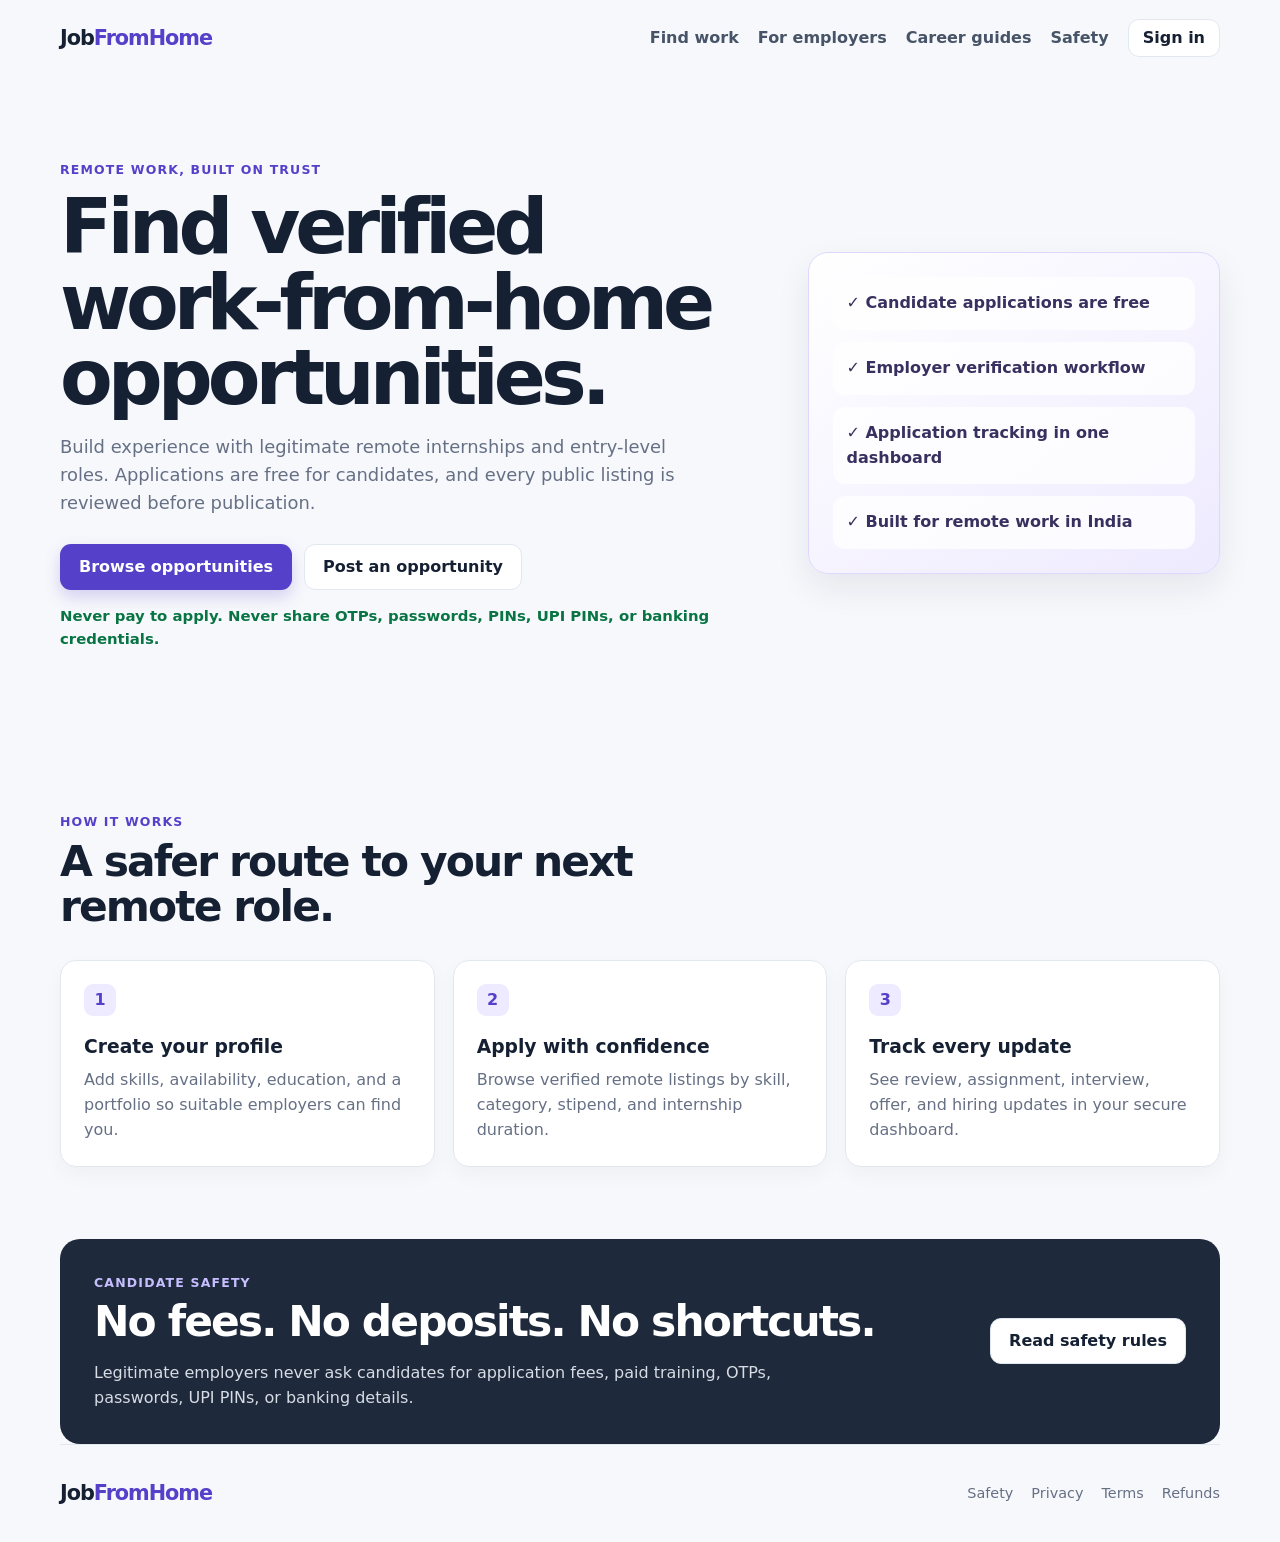
==== commit 40ce19bc: "Add Supabase authentication and onboarding" ====
--- a/index.html
+++ b/index.html
@@ -1,81 +1,52 @@
-<!DOCTYPE html>
+<!doctype html>
 <html lang="en">
 <head>
-  <meta charset="UTF-8" />
-  <meta name="viewport" content="width=device-width, initial-scale=1.0" />
-  <meta name="description" content="Find verified remote internships. Track applications, tasks, interviews and offers in one place." />
-  <title>RemoteIntern — Remote internships only</title>
-  <link rel="preconnect" href="https://fonts.googleapis.com" />
-  <link rel="preconnect" href="https://fonts.gstatic.com" crossorigin />
-  <link href="https://fonts.googleapis.com/css2?family=DM+Sans:wght@400;500;600;700&family=Plus+Jakarta+Sans:wght@700;800&display=swap" rel="stylesheet" />
-  <link rel="stylesheet" href="styles.css" />
+  <meta charset="utf-8">
+  <meta name="viewport" content="width=device-width,initial-scale=1">
+  <meta name="description" content="Find verified work-from-home internships and remote jobs in India. Candidates apply free.">
+  <title>JobFromHome | Verified remote internships and jobs</title>
+  <link rel="stylesheet" href="styles.css">
 </head>
 <body>
   <header class="site-header">
-    <a class="brand" href="index.html"><span class="brand-mark">RI</span><span>RemoteIntern</span></a>
-    <nav class="nav" aria-label="Main navigation">
-      <a href="app.html">Find internships</a>
-      <a href="dashboard.html">Candidate dashboard</a>
-      <a href="dashboard.html?role=employer">Employer dashboard</a>
+    <a class="brand" href="index.html">Job<span>FromHome</span></a>
+    <nav class="site-nav" aria-label="Main navigation">
+      <a href="app.html">Find work</a>
+      <a href="employer.html">For employers</a>
+      <a href="blogs.html">Career guides</a>
+      <a href="safety.html">Safety</a>
+      <a class="button button-small button-secondary" href="login.html">Sign in</a>
     </nav>
-    <a class="button button-primary header-cta" href="app.html">Explore internships</a>
   </header>
-
   <main>
-    <section class="hero">
-      <div>
-        <p class="eyebrow"><span class="pulse"></span>Remote work-from-home internships only</p>
-        <h1>Start your career from <em>where you are.</em></h1>
-        <p class="hero-text">Discover verified remote internships, build experience with real projects, and track every application, task, interview and offer in one secure workspace.</p>
+    <section class="hero-section">
+      <div class="hero-copy">
+        <p class="eyebrow">Remote work, built on trust</p>
+        <h1>Find verified work-from-home opportunities.</h1>
+        <p class="hero-text">Build experience with legitimate remote internships and entry-level roles. Applications are free for candidates, and every public listing is reviewed before publication.</p>
         <div class="hero-actions">
-          <a class="button button-primary" href="app.html">Explore internships <span>→</span></a>
-          <a class="button button-secondary" href="employer.html">Post an internship</a>
+          <a class="button button-primary" href="app.html">Browse opportunities</a>
+          <a class="button button-secondary" href="employer.html">Post an opportunity</a>
         </div>
-        <p class="hero-note">No candidate application fees. Never share OTPs, passwords, PINs or banking details.</p>
+        <p class="hero-note">Never pay to apply. Never share OTPs, passwords, PINs, UPI PINs, or banking credentials.</p>
       </div>
-
-      <aside class="hero-card" aria-label="Featured remote internships">
-        <div class="card-top"><span class="mini-logo">RI</span> New remote internships <span class="verified">● Employer reviewed</span></div>
-        <div class="job-preview"><span class="company-icon purple">NE</span><div><p class="job-title">Frontend Development Intern</p><p class="job-meta">NexaEdge · 3 months · ₹6k–₹9k/month</p></div><b>→</b></div>
-        <div class="job-preview"><span class="company-icon orange">ST</span><div><p class="job-title">Video Editing Intern</p><p class="job-meta">StudioTrail · 2 months · Remote</p></div><b>→</b></div>
-        <div class="job-preview"><span class="company-icon green">GM</span><div><p class="job-title">Digital Marketing Intern</p><p class="job-meta">GrowthMint · Certificate + PPO possible</p></div><b>→</b></div>
-        <p class="preview-disclaimer">Demo cards shown for interface preview. Publish only approved employer internship requirements.</p>
+      <aside class="hero-panel">
+        <div class="trust-pill">✓ Candidate applications are free</div>
+        <div class="trust-pill">✓ Employer verification workflow</div>
+        <div class="trust-pill">✓ Application tracking in one dashboard</div>
+        <div class="trust-pill">✓ Built for remote work in India</div>
       </aside>
     </section>
-
-    <section class="trust-strip" aria-label="Platform policies">
-      <div><strong>Remote only</strong><span>Every listing is a work-from-home internship.</span></div>
-      <div><strong>Employer review</strong><span>Company and internship details are reviewed before publishing.</span></div>
-      <div><strong>Full tracking</strong><span>Track applications, tasks, interviews and offers.</span></div>
-      <div><strong>Safer hiring</strong><span>Fees, deposits and unsafe requests are prohibited.</span></div>
-    </section>
-
-    <section class="section jobs-section">
-      <div class="section-heading">
-        <div><p class="eyebrow">Featured opportunities</p><h2>Find a remote internship</h2></div>
-        <p>Browse fictional interface demo listings now. In production, this section must load only verified, admin-approved employer listings.</p>
-      </div>
-      <div class="job-grid" id="featuredInternships"></div>
-      <div class="empty-state"><span>✓</span><div><strong>Build your candidate profile first</strong><p>Add skills, availability and a portfolio to receive better internship matches.</p></div><a class="button button-secondary" href="dashboard.html">Open candidate dashboard</a></div>
-    </section>
-
-    <section class="how-section section">
-      <div class="section-heading centered"><div><p class="eyebrow">How it works</p><h2>A safer remote internship workflow</h2></div><p>Every key action has a clear owner, status and timeline.</p></div>
-      <div class="steps">
-        <article><span>01</span><h3>Create a profile</h3><p>Add your skills, portfolio, availability and internship preferences.</p></article>
-        <article><span>02</span><h3>Find internships</h3><p>Search remote opportunities by category, stipend and duration.</p></article>
-        <article><span>03</span><h3>Track every step</h3><p>See application, task, interview and offer updates in your dashboard.</p></article>
-        <article><span>04</span><h3>Build experience</h3><p>Complete the internship and grow a portfolio of real work.</p></article>
+    <section class="section-shell">
+      <div class="section-heading"><p class="eyebrow">How it works</p><h2>A safer route to your next remote role.</h2></div>
+      <div class="feature-grid">
+        <article class="feature-card"><span>1</span><h3>Create your profile</h3><p>Add skills, availability, education, and a portfolio so suitable employers can find you.</p></article>
+        <article class="feature-card"><span>2</span><h3>Apply with confidence</h3><p>Browse verified remote listings by skill, category, stipend, and internship duration.</p></article>
+        <article class="feature-card"><span>3</span><h3>Track every update</h3><p>See review, assignment, interview, offer, and hiring updates in your secure dashboard.</p></article>
       </div>
     </section>
-
-    <section class="safety-section">
-      <div><p class="eyebrow">Candidate safety</p><h2>Never pay to get an internship.</h2></div>
-      <div><p>Verified employers must never ask candidates for application fees, deposits, paid training, OTPs, passwords, UPI PINs or banking credentials.</p><a class="button button-dark" href="app.html">Browse safely</a></div>
-    </section>
+    <section class="safety-banner"><div><p class="eyebrow">Candidate safety</p><h2>No fees. No deposits. No shortcuts.</h2><p>Legitimate employers never ask candidates for application fees, paid training, OTPs, passwords, UPI PINs, or banking details.</p></div><a class="button button-secondary" href="safety.html">Read safety rules</a></section>
   </main>
-
-  <footer><p>© 2026 RemoteIntern. Remote internships only.</p><div><a href="app.html">Internships</a><a href="employer.html">For employers</a><a href="dashboard.html">Dashboard</a></div></footer>
-  <script src="app.js"></script>
+  <footer class="site-footer"><a class="brand" href="index.html">Job<span>FromHome</span></a><div><a href="safety.html">Safety</a><a href="privacy.html">Privacy</a><a href="terms.html">Terms</a><a href="refunds.html">Refunds</a></div></footer>
 </body>
 </html>
--- a/styles.css
+++ b/styles.css
@@ -1,4 +1,75 @@
-:root{--ink:#10203c;--muted:#62708a;--line:#dbe3ee;--paper:#f7f9fc;--surface:#fff;--navy:#10203c;--blue:#3566f2;--blue-dark:#2854dc;--mint:#e5faf1;--green:#17885f;--amber:#ffc54b;--red:#b42318;--radius:18px;--shadow:0 18px 60px rgba(26,52,95,.10)}*{box-sizing:border-box}html{scroll-behavior:smooth}body{margin:0;background:var(--paper);color:var(--ink);font-family:"DM Sans",Arial,sans-serif;-webkit-font-smoothing:antialiased}button,input,textarea,select{font:inherit}button{cursor:pointer}a{color:inherit;text-decoration:none}.site-header{height:76px;padding:0 clamp(20px,5vw,72px);background:rgba(255,255,255,.88);backdrop-filter:blur(16px);border-bottom:1px solid rgba(219,227,238,.85);display:flex;align-items:center;justify-content:space-between;position:sticky;top:0;z-index:10}.brand{font-family:"Plus Jakarta Sans",sans-serif;font-weight:800;font-size:18px;letter-spacing:-.06em;white-space:nowrap}.brand>span:not(.brand-mark){color:var(--blue)}.brand-mark{display:inline-grid;place-items:center;width:28px;height:28px;border-radius:9px;background:var(--navy);color:#fff;margin-right:7px;font-size:11px;letter-spacing:0}.nav{display:flex;gap:30px;color:#526078;font-size:14px;font-weight:600}.nav a:hover,.nav .active-nav{color:var(--blue)}.button{border:0;border-radius:11px;padding:14px 20px;font-weight:700;font-size:14px;transition:.2s transform,.2s background,.2s box-shadow;display:inline-block;text-align:center}.button:hover{transform:translateY(-2px)}.button-dark{color:#fff;background:var(--navy)}.button-dark:hover{background:#1c3157;box-shadow:0 10px 22px rgba(16,32,60,.18)}.button-primary{color:#fff;background:var(--blue)}.button-primary:hover{background:var(--blue-dark);box-shadow:0 12px 26px rgba(53,102,242,.24)}.button-secondary{color:var(--navy);background:#fff;border:1px solid #cbd6e5}.full{width:100%}.hero{max-width:1240px;margin:auto;padding:clamp(64px,9vw,120px) clamp(20px,5vw,72px) 88px;display:grid;grid-template-columns:minmax(0,1.12fr) minmax(340px,.88fr);align-items:center;gap:clamp(42px,7vw,108px)}.eyebrow{margin:0 0 17px;color:var(--blue);font-size:11px;line-height:1.2;letter-spacing:.12em;font-weight:800;text-transform:uppercase}.pulse{display:inline-block;width:7px;height:7px;margin-right:7px;background:#22b77c;border-radius:50%;box-shadow:0 0 0 4px #d8f7e9}.hero h1,.section-heading h2,.safety-section h2,.directory-hero h1,.dash-heading h1,.form-intro h1{font-family:"Plus Jakarta Sans",sans-serif;letter-spacing:-.065em;line-height:1.04}.hero h1{max-width:650px;margin:0;font-size:clamp(42px,5vw,73px)}.hero h1 em{display:block;font-style:normal;color:var(--blue)}.hero-text{max-width:590px;color:var(--muted);font-size:18px;line-height:1.68;margin:25px 0}.hero-actions{display:flex;gap:12px;flex-wrap:wrap}.hero-actions .button span{margin-left:10px;font-size:18px}.hero-note{margin:17px 0 0;color:#78869b;font-size:12px}.hero-card,.panel,.form-card,.search-panel{background:#fff;border:1px solid #dce5f1;border-radius:22px;box-shadow:var(--shadow)}.hero-card{padding:15px}.card-top{display:flex;align-items:center;gap:9px;padding:5px 5px 16px;color:#526078;font-size:12px;font-weight:700}.mini-logo{display:grid;place-items:center;background:var(--blue);width:25px;height:25px;color:#fff;border-radius:8px}.verified{margin-left:auto;color:var(--green);font-size:10px}.job-preview{display:flex;align-items:center;gap:12px;background:#fbfcff;border:1px solid #e3eaf3;border-radius:13px;padding:15px;margin:9px 0}.company-icon{width:40px;height:40px;display:grid;place-items:center;border-radius:12px;font-weight:800}.purple{background:#ece8ff;color:#7657d9}.orange{background:#fff0dd;color:#e98225}.green{background:#dcf7e9;color:#16895f}.job-preview b{margin-left:auto;color:var(--blue)}.job-title{margin:0 0 4px;font-weight:700;font-size:14px}.job-meta{margin:0;color:#728099;font-size:12px}.preview-disclaimer{margin:13px 4px 2px;color:#8a98ab;font-size:10px;line-height:1.45}.trust-strip{margin:0 auto;max-width:1240px;padding:24px clamp(20px,5vw,72px);border-top:1px solid var(--line);border-bottom:1px solid var(--line);display:grid;grid-template-columns:repeat(4,1fr);gap:22px}.trust-strip div{padding-left:15px;border-left:3px solid #d6e5ff}.trust-strip strong{display:block;font-size:14px}.trust-strip span{display:block;margin-top:4px;color:var(--muted);font-size:12px;line-height:1.4}.section{max-width:1240px;margin:auto;padding:105px clamp(20px,5vw,72px)}.jobs-section{padding-bottom:75px}.section-heading{display:flex;justify-content:space-between;align-items:end;gap:38px;margin-bottom:34px}.section-heading h2{font-size:clamp(30px,4vw,48px);margin:0}.section-heading>p{max-width:420px;margin:0;color:var(--muted);font-size:15px;line-height:1.6}.centered{display:block;text-align:center;max-width:690px;margin:0 auto 48px}.centered>p{margin:15px auto 0}.job-grid{display:grid;grid-template-columns:repeat(3,1fr);gap:18px}.job-card{position:relative;min-height:286px;border:1px solid #dce5f0;background:#fff;border-radius:18px;padding:24px;transition:.2s transform,.2s box-shadow}.job-card:hover{transform:translateY(-4px);box-shadow:var(--shadow)}.sample-label{position:absolute;top:0;right:0;padding:6px 10px;border-radius:0 18px 0 10px;background:#fff3d7;color:#9a6500;font-size:9px;font-weight:800;letter-spacing:.07em}.job-card-head{display:flex;justify-content:space-between;align-items:center}.icon-button{border:0;background:transparent;color:#8190a8;font-size:23px}.job-card h3{margin:26px 0 5px;font-family:"Plus Jakarta Sans",sans-serif;font-size:18px;letter-spacing:-.04em}.company-name{min-height:20px;margin:0;color:var(--muted);font-size:13px}.tags{display:flex;gap:6px;flex-wrap:wrap;margin:20px 0 15px}.tags span{border-radius:6px;background:#f0f4f9;color:#62708a;padding:6px 8px;font-size:11px;font-weight:700}.salary{margin:0;font-size:13px;font-weight:700}.job-card-foot{display:flex;align-items:center;justify-content:space-between;gap:10px;border-top:1px solid #edf1f5;margin-top:23px;padding-top:15px;color:#8491a4;font-size:11px}.text-button{border:0;background:none;color:var(--blue);font-size:12px;font-weight:800;padding:0}.empty-state{margin-top:28px;padding:22px 26px;border:1px dashed #cbd8e8;background:#fafcff;border-radius:16px;display:flex;align-items:center;gap:16px}.empty-state>span{display:grid;place-items:center;width:41px;height:41px;border-radius:13px;background:#e9f1ff;color:var(--blue)}.empty-state div{margin-right:auto}.empty-state strong{font-size:14px}.empty-state p{margin:4px 0 0;color:var(--muted);font-size:12px}.how-section{max-width:none;background:#fff}.how-section>.section-heading,.how-section>.steps{max-width:1096px;margin-left:auto;margin-right:auto}.steps{display:grid;grid-template-columns:repeat(4,1fr);gap:21px}.steps article{border-top:3px solid #dbe6ff;padding-top:20px}.steps span{font-family:"Plus Jakarta Sans",sans-serif;color:var(--blue);font-size:13px;font-weight:800}.steps h3{font-family:"Plus Jakarta Sans",sans-serif;margin:17px 0 10px;font-size:17px;letter-spacing:-.04em}.steps p{margin:0;color:var(--muted);font-size:13px;line-height:1.65}.safety-section{max-width:1096px;margin:0 auto 95px;padding:36px 40px;display:grid;grid-template-columns:1fr 1fr;gap:60px;border-radius:22px;background:var(--mint)}.safety-section h2{font-size:32px;margin:0}.safety-section>div>p:not(.eyebrow){margin:0 0 20px;color:#386252;line-height:1.65;font-size:14px}footer{border-top:1px solid var(--line);padding:32px clamp(20px,5vw,72px);display:flex;align-items:center;justify-content:space-between;gap:20px;color:#738098;font-size:12px}footer p{margin:0}footer div{display:flex;gap:15px}footer a:hover{color:var(--blue)}.page-shell,.form-page{max-width:1240px;margin:auto;padding:58px clamp(20px,5vw,72px) 80px}.directory-hero{max-width:760px}.directory-hero h1,.form-intro h1{margin:0;font-size:clamp(36px,5vw,60px)}.directory-hero>p:not(.eyebrow),.form-intro>p:not(.eyebrow){color:var(--muted);line-height:1.7;font-size:16px;max-width:720px}.search-panel,.form-card{padding:22px;margin-top:30px}.directory-meta{display:flex;justify-content:space-between;gap:20px;color:var(--muted);font-size:12px;margin:24px 0 16px}.directory-meta p{margin:0}.directory-empty{grid-column:1/-1}.form-page{display:grid;grid-template-columns:minmax(280px,.7fr) minmax(0,1.3fr);gap:55px;align-items:start}.form-intro{position:sticky;top:106px}.form-card h2{font-family:"Plus Jakarta Sans",sans-serif;font-size:21px;letter-spacing:-.05em;margin:0 0 17px}.form-divider{height:1px;background:#e7edf4;margin:28px 0}.form-actions{display:flex;gap:10px;flex-wrap:wrap}.form-grid{display:grid;grid-template-columns:1fr 1fr;gap:13px}.field{display:flex;flex-direction:column;gap:6px}.field.full{grid-column:1/-1}.field label{font-size:11px;font-weight:800;color:#53627b}.field input,.field select,.field textarea{width:100%;border:1px solid #cfdae8;border-radius:9px;padding:11px 12px;color:var(--ink);outline:none;background:#fff;font-size:13px}.field textarea{min-height:100px;resize:vertical}.field input:focus,.field select:focus,.field textarea:focus{border-color:var(--blue);box-shadow:0 0 0 3px #e6edff}.consent{display:flex;align-items:flex-start;gap:9px;margin:17px 0;color:#65738a;font-size:12px;line-height:1.45}.consent input{margin-top:2px}.form-status{min-height:19px;margin:12px 0;font-size:12px}.form-status.error{color:#bd2e35}.form-status.success{color:var(--green)}.report-box{padding:15px;border-radius:11px;background:#fff7e7;color:#835500;font-size:12px;line-height:1.55}.dashboard-shell{max-width:1440px;margin:auto;padding:28px clamp(18px,4vw,58px) 80px;display:grid;grid-template-columns:238px minmax(0,1fr);gap:22px}.dashboard-sidebar{height:max-content;position:sticky;top:100px;background:#fff;border:1px solid #dce5f1;border-radius:18px;padding:12px;box-shadow:0 10px 35px rgba(26,52,95,.06)}.sidebar-profile{padding:13px;border-bottom:1px solid #edf1f5;margin-bottom:9px}.avatar{width:38px;height:38px;border-radius:12px;background:#e9f1ff;color:var(--blue);display:grid;place-items:center;font-weight:850;margin-bottom:9px}.sidebar-profile strong{display:block;font-size:14px}.sidebar-profile small{display:block;color:var(--muted);font-size:11px;margin-top:3px}.side-link{display:block;width:100%;text-align:left;border:0;background:none;padding:11px 12px;border-radius:10px;color:#58677f;font-size:13px;font-weight:700}.side-link:hover,.side-link.active{background:#eaf0ff;color:var(--blue)}.sidebar-divider{height:1px;background:#edf1f5;margin:8px 0}.dashboard-main{min-width:0}.dash-heading{display:flex;align-items:start;justify-content:space-between;gap:22px;margin:3px 0 24px}.dash-heading h1{font-size:clamp(30px,4vw,43px);margin:0}.dash-heading>div>p:not(.eyebrow){margin:9px 0 0;color:var(--muted);font-size:14px;line-height:1.6}.kpi-grid{display:grid;grid-template-columns:repeat(4,1fr);gap:13px}.stat-card{background:#fff;border:1px solid #dce5f1;border-radius:16px;padding:17px}.stat-card small{color:var(--muted);font-weight:700;font-size:11px}.stat-card strong{display:block;font-family:"Plus Jakarta Sans",sans-serif;font-size:27px;letter-spacing:-.06em;margin:8px 0 3px}.stat-card span{color:var(--green);font-size:11px;font-weight:700}.dashboard-grid-two{display:grid;grid-template-columns:1.3fr .7fr;gap:18px;margin-top:20px}.panel{padding:21px;box-shadow:none}.panel-heading{display:flex;align-items:center;justify-content:space-between;gap:10px;margin-bottom:16px}.panel-heading h2{margin:0;font-family:"Plus Jakarta Sans",sans-serif;font-size:17px;letter-spacing:-.04em}.dashboard-row{display:flex;align-items:center;gap:12px;padding:13px 0;border-top:1px solid #edf1f5}.dashboard-row:first-of-type{border-top:0}.row-info{min-width:0;flex:1}.row-info strong{font-size:13px;display:block}.row-info small{display:block;color:var(--muted);font-size:11px;line-height:1.5;margin-top:4px}.row-icon{width:34px;height:34px;font-size:11px;flex:0 0 auto}.row-avatar{width:34px;height:34px;font-size:11px;margin:0;flex:0 0 auto}.status-chip{white-space:nowrap;border-radius:99px;padding:6px 9px;font-size:10px;font-weight:850}.status-applied{background:#eaf0ff;color:#2854dc}.status-under-review{background:#fff4db;color:#9a6500}.status-shortlisted{background:#e5faf1;color:#17885f}.status-task-sent,.status-interview-invited{background:#efeaff;color:#7657d9}.status-offer-sent,.status-accepted{background:#e5faf1;color:#17885f}.status-rejected,.status-withdrawn{background:#ffe9e7;color:#b42318}.progress{height:8px;background:#edf1f7;border-radius:99px;overflow:hidden;margin:14px 0 9px}.progress b{display:block;height:100%;background:var(--blue);border-radius:inherit}.check-item{display:flex;gap:9px;padding:8px 0;color:#58677f;font-size:12px}.check-item b{color:var(--green)}.dashboard-bottom-panel{margin-top:18px}.compact-grid .job-card{min-height:270px;padding:19px}.filter-row{display:flex;gap:10px;overflow:auto;padding-bottom:15px}.filter{flex:0 0 auto;border:1px solid #d7e0ec;background:#fff;color:#697790;border-radius:100px;padding:9px 15px;font-size:12px;font-weight:700}.filter.active{background:#eaf0ff;border-color:#c7d6ff;color:var(--blue)}.pipeline-board{display:grid;grid-template-columns:repeat(6,minmax(210px,1fr));gap:12px;overflow:auto;padding-bottom:12px}.pipeline-column{min-height:290px;background:#eef3f8;border:1px solid #dbe5ef;border-radius:15px;padding:11px}.pipeline-column h3{font-size:12px;margin:0 0 10px}.pipeline-column h3 small{color:var(--muted)}.candidate-card{background:#fff;border:1px solid #dce5f1;border-radius:12px;padding:12px;margin-bottom:9px}.candidate-card strong{display:block;font-size:13px}.candidate-card p{margin:5px 0;color:var(--muted);font-size:11px;line-height:1.45}.candidate-card .tags{margin:9px 0}.candidate-actions{display:flex;gap:8px;flex-wrap:wrap}.pipeline-empty{font-size:11px;color:var(--muted)}.candidate-directory-card .status-chip{font-size:9px}.modal{width:min(720px,calc(100% - 28px));padding:0;border:0;border-radius:20px;box-shadow:0 24px 80px rgba(8,25,56,.28)}.modal::backdrop{background:rgba(10,25,52,.58);backdrop-filter:blur(4px)}.modal-content{position:relative;padding:34px}.modal-close{position:absolute;right:16px;top:13px;border:0;background:transparent;font-size:28px;color:#6e7c92}.modal h2{margin:0 0 8px;font-family:"Plus Jakarta Sans",sans-serif;font-size:28px;letter-spacing:-.06em}.modal-intro{margin:0 0 22px;color:var(--muted);font-size:13px;line-height:1.55}.detail-copy{color:var(--muted);font-size:14px;line-height:1.7}.detail-heading{font-size:14px;margin-top:22px}.detail-deadline{color:#66758d;font-size:12px;margin:15px 0}.toast{position:fixed;right:20px;bottom:20px;max-width:330px;opacity:0;pointer-events:none;transform:translateY(10px);transition:.25s;background:#10203c;color:#fff;padding:13px 15px;border-radius:10px;font-size:13px;box-shadow:0 12px 30px rgba(13,29,54,.25);z-index:30}.toast.show{opacity:1;transform:translateY(0)}
-@media(max-width:1000px){.hero{grid-template-columns:1fr;padding-top:64px}.hero-card{max-width:560px}.form-page{grid-template-columns:1fr}.form-intro{position:static}.dashboard-shell{grid-template-columns:1fr}.dashboard-sidebar{position:static;display:flex;gap:5px;overflow:auto;padding:8px}.sidebar-profile{display:none}.side-link{white-space:nowrap;width:auto}.dashboard-grid-two{grid-template-columns:1fr}.kpi-grid{grid-template-columns:repeat(2,1fr)}}
-@media(max-width:850px){.nav{display:none}.trust-strip{grid-template-columns:1fr 1fr}.job-grid,.steps{grid-template-columns:1fr 1fr}.safety-section{margin-left:20px;margin-right:20px;grid-template-columns:1fr;gap:20px}.section-heading{align-items:start;flex-direction:column;gap:12px}}
-@media(max-width:560px){.site-header{height:67px}.header-cta{padding:10px 12px;font-size:12px}.hero{padding-bottom:55px}.hero h1{font-size:42px}.trust-strip{grid-template-columns:1fr;gap:16px;padding-top:20px;padding-bottom:20px}.section{padding-top:70px;padding-bottom:70px}.job-grid,.steps{grid-template-columns:1fr}.empty-state{align-items:flex-start;flex-wrap:wrap}.empty-state .button{margin-left:57px}.safety-section{padding:28px 24px;margin-bottom:65px}.safety-section h2{font-size:28px}footer{align-items:flex-start;flex-direction:column}footer div{flex-wrap:wrap}.modal-content{padding:28px 20px}.form-grid{grid-template-columns:1fr}.field.full{grid-column:auto}.page-shell,.form-page{padding-top:42px}.directory-meta{display:block}.directory-meta p+p{margin-top:6px}.dash-heading{display:block}.dash-heading .button{margin-top:14px}.kpi-grid{grid-template-columns:1fr 1fr}.stat-card{padding:14px}.stat-card strong{font-size:23px}.dashboard-shell{padding:18px 14px 55px}.panel{padding:16px}}
+:root {
+  --ink: #152033;
+  --muted: #667085;
+  --page: #f7f8fc;
+  --surface: #ffffff;
+  --line: #e2e8f0;
+  --brand: #5540c9;
+  --brand-dark: #3d2b9b;
+  --brand-soft: #eeeaff;
+  --green: #087443;
+  --danger: #b42318;
+  --shadow: 0 14px 34px rgba(15, 23, 42, .08);
+  font-family: Inter, ui-sans-serif, system-ui, -apple-system, BlinkMacSystemFont, "Segoe UI", sans-serif;
+}
+* { box-sizing: border-box; }
+body { margin: 0; color: var(--ink); background: var(--page); line-height: 1.55; }
+a { color: inherit; text-decoration: none; }
+a:hover { color: var(--brand); }
+.site-header, .site-footer, .hero-section, .section-shell, .safety-banner, .auth-shell { width: min(1160px, calc(100% - 32px)); margin: 0 auto; }
+.site-header { min-height: 76px; display: flex; align-items: center; justify-content: space-between; gap: 20px; }
+.brand { color: var(--ink); font-size: 1.3rem; font-weight: 900; letter-spacing: -.05em; }
+.brand span { color: var(--brand); }
+.site-nav { display: flex; align-items: center; gap: 19px; font-weight: 700; color: #475467; }
+.button { display: inline-flex; align-items: center; justify-content: center; min-height: 46px; padding: 0 18px; border: 1px solid transparent; border-radius: 11px; font: inherit; font-weight: 800; cursor: pointer; transition: .18s ease; }
+.button:hover { transform: translateY(-1px); }
+.button-primary { background: var(--brand); color: #fff; box-shadow: 0 7px 16px rgba(85, 64, 201, .22); }
+.button-primary:hover { color: #fff; background: var(--brand-dark); }
+.button-secondary { background: #fff; color: var(--ink); border-color: var(--line); }
+.button-small { min-height: 38px; padding: 0 14px; }
+.button-full { width: 100%; }
+.eyebrow { margin: 0; color: var(--brand); font-size: .78rem; font-weight: 900; letter-spacing: .095em; text-transform: uppercase; }
+.hero-section { display: grid; grid-template-columns: minmax(0, 1.25fr) minmax(300px, .75fr); gap: 60px; align-items: center; padding: 84px 0 74px; }
+.hero-copy h1 { max-width: 760px; margin: 10px 0 18px; font-size: clamp(2.55rem, 6vw, 5rem); line-height: .98; letter-spacing: -.065em; }
+.hero-text { max-width: 660px; color: var(--muted); font-size: 1.12rem; }
+.hero-actions { display: flex; flex-wrap: wrap; gap: 12px; margin: 28px 0 14px; }
+.hero-note { color: var(--green); font-weight: 750; font-size: .93rem; }
+.hero-panel { display: grid; gap: 12px; padding: 24px; border: 1px solid #ded8ff; border-radius: 20px; background: linear-gradient(145deg, #fff, var(--brand-soft)); box-shadow: var(--shadow); }
+.trust-pill { padding: 14px; border-radius: 12px; background: rgba(255,255,255,.78); color: #38315f; font-weight: 750; }
+.section-shell { padding: 72px 0; }
+.section-heading { max-width: 660px; }
+.section-heading h2, .safety-banner h2 { margin: 7px 0 0; font-size: clamp(1.75rem, 4vw, 2.65rem); line-height: 1.08; letter-spacing: -.045em; }
+.feature-grid { display: grid; grid-template-columns: repeat(3, 1fr); gap: 18px; margin-top: 30px; }
+.feature-card { padding: 23px; border: 1px solid var(--line); border-radius: 16px; background: var(--surface); box-shadow: 0 8px 20px rgba(15,23,42,.035); }
+.feature-card span { display: grid; width: 32px; height: 32px; place-items: center; border-radius: 9px; background: var(--brand-soft); color: var(--brand); font-weight: 900; }
+.feature-card h3 { margin: 16px 0 7px; }
+.feature-card p { margin: 0; color: var(--muted); }
+.safety-banner { display: flex; align-items: center; justify-content: space-between; gap: 28px; padding: 34px; border-radius: 20px; color: #fff; background: #1e293b; }
+.safety-banner .eyebrow { color: #c6beff; }
+.safety-banner p:not(.eyebrow) { max-width: 720px; margin-bottom: 0; color: #d7dce5; }
+.site-footer { display: flex; align-items: center; justify-content: space-between; gap: 22px; padding: 32px 0; border-top: 1px solid var(--line); }
+.site-footer div { display: flex; flex-wrap: wrap; gap: 18px; color: var(--muted); font-size: .9rem; }
+.auth-page { min-height: 100vh; display: grid; place-items: center; background: radial-gradient(circle at 80% 10%, #eeeaff, transparent 32%), var(--page); }
+.auth-shell { display: grid; justify-items: center; padding: 44px 0; }
+.auth-card { width: min(100%, 520px); margin-top: 20px; padding: 32px; border: 1px solid var(--line); border-radius: 20px; background: var(--surface); box-shadow: var(--shadow); }
+.auth-card h1 { margin: 9px 0 11px; font-size: clamp(2rem, 5vw, 2.75rem); line-height: 1.02; letter-spacing: -.055em; }
+.auth-copy { color: var(--muted); }
+.auth-card form { display: grid; gap: 12px; margin-top: 24px; }
+.auth-card label { font-weight: 750; }
+input { width: 100%; min-height: 48px; padding: 0 13px; border: 1px solid var(--line); border-radius: 10px; background: #fff; color: var(--ink); font: inherit; }
+input:focus { outline: 3px solid rgba(85,64,201,.16); border-color: var(--brand); }
+.form-message { min-height: 22px; margin: 0; color: var(--muted); font-size: .92rem; }
+.form-message.success { color: var(--green); }
+.form-message.error { color: var(--danger); }
+.auth-divider { display: flex; align-items: center; gap: 12px; margin: 22px 0; color: var(--muted); font-size: .86rem; }
+.auth-divider::before, .auth-divider::after { content: ''; flex: 1; height: 1px; background: var(--line); }
+.auth-note { margin: 20px 0 0; color: var(--muted); font-size: .83rem; }
+.auth-note a, .consent-row a { color: var(--brand); font-weight: 700; }
+.loading-card { padding: 12px 0; color: var(--muted); text-align: center; }
+.role-choices { display: grid; gap: 10px; margin: 16px 0; padding: 0; border: 0; }
+.role-choices legend { margin-bottom: 8px; font-weight: 800; }
+.role-choice, .consent-row { display: flex; gap: 12px; padding: 14px; border: 1px solid var(--line); border-radius: 12px; background: #fff; cursor: pointer; }
+.role-choice input, .consent-row input { width: auto; min-height: auto; margin-top: 4px; }
+.role-choice small { display: block; margin-top: 3px; color: var(--muted); }
+.consent-row { margin: 16px 0; align-items: flex-start; color: var(--muted); font-size: .9rem; }
+@media (max-width: 760px) { .site-header { min-height: auto; align-items: flex-start; padding: 16px 0; } .site-nav { justify-content: flex-end; flex-wrap: wrap; gap: 10px; font-size: .86rem; } .hero-section { grid-template-columns: 1fr; gap: 28px; padding: 54px 0; } .feature-grid { grid-template-columns: 1fr; } .safety-banner, .site-footer { align-items: flex-start; flex-direction: column; } .auth-card { padding: 23px; } }
